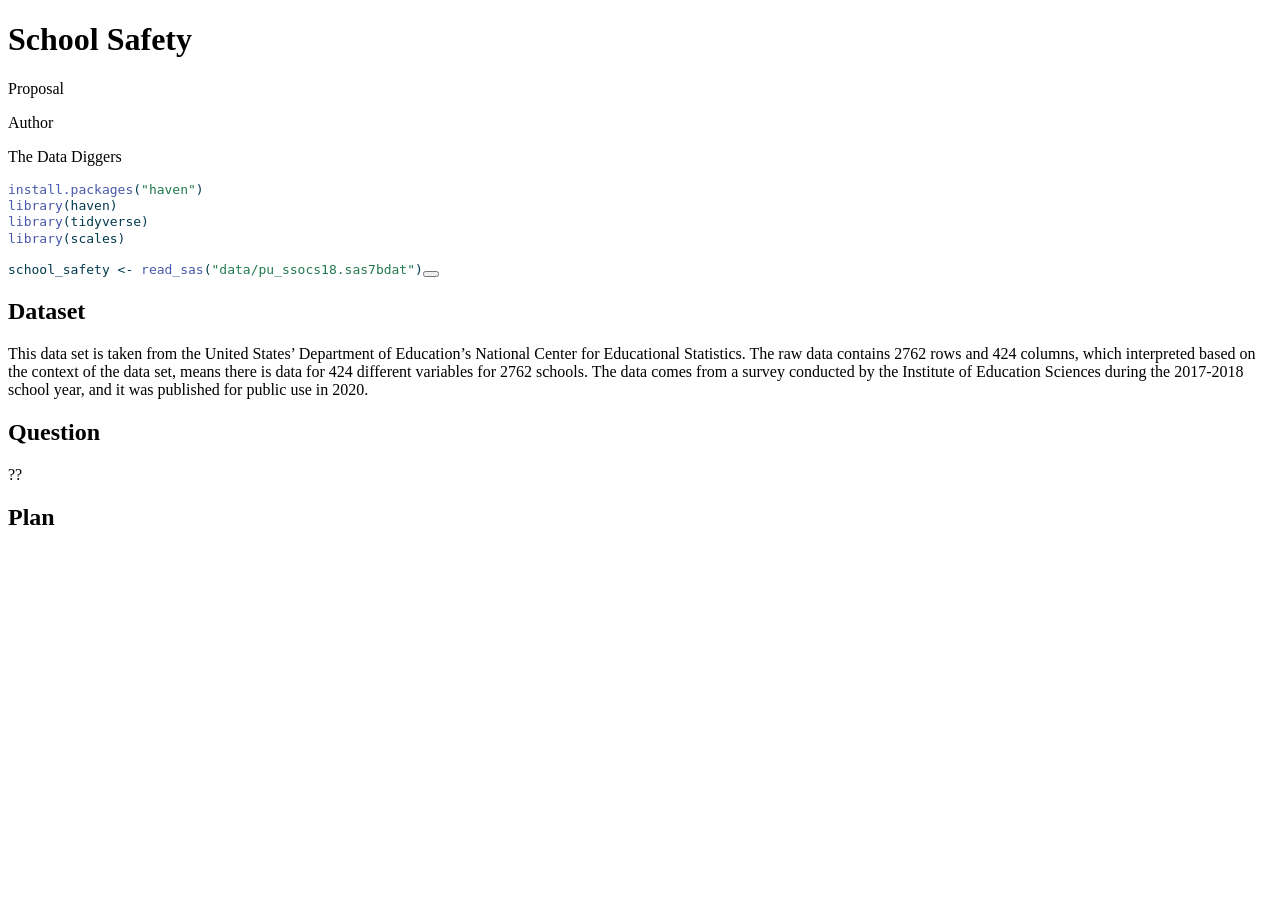
==== proposal.html @ e488451d "Loaded data and set up file basics." ====
<!DOCTYPE html>
<html xmlns="http://www.w3.org/1999/xhtml" lang="en" xml:lang="en"><head>

<meta charset="utf-8">
<meta name="generator" content="quarto-1.3.450">

<meta name="viewport" content="width=device-width, initial-scale=1.0, user-scalable=yes">

<meta name="author" content="The Data Diggers">

<title>School Safety</title>
<style>
code{white-space: pre-wrap;}
span.smallcaps{font-variant: small-caps;}
div.columns{display: flex; gap: min(4vw, 1.5em);}
div.column{flex: auto; overflow-x: auto;}
div.hanging-indent{margin-left: 1.5em; text-indent: -1.5em;}
ul.task-list{list-style: none;}
ul.task-list li input[type="checkbox"] {
  width: 0.8em;
  margin: 0 0.8em 0.2em -1em; /* quarto-specific, see https://github.com/quarto-dev/quarto-cli/issues/4556 */ 
  vertical-align: middle;
}
/* CSS for syntax highlighting */
pre > code.sourceCode { white-space: pre; position: relative; }
pre > code.sourceCode > span { display: inline-block; line-height: 1.25; }
pre > code.sourceCode > span:empty { height: 1.2em; }
.sourceCode { overflow: visible; }
code.sourceCode > span { color: inherit; text-decoration: inherit; }
div.sourceCode { margin: 1em 0; }
pre.sourceCode { margin: 0; }
@media screen {
div.sourceCode { overflow: auto; }
}
@media print {
pre > code.sourceCode { white-space: pre-wrap; }
pre > code.sourceCode > span { text-indent: -5em; padding-left: 5em; }
}
pre.numberSource code
  { counter-reset: source-line 0; }
pre.numberSource code > span
  { position: relative; left: -4em; counter-increment: source-line; }
pre.numberSource code > span > a:first-child::before
  { content: counter(source-line);
    position: relative; left: -1em; text-align: right; vertical-align: baseline;
    border: none; display: inline-block;
    -webkit-touch-callout: none; -webkit-user-select: none;
    -khtml-user-select: none; -moz-user-select: none;
    -ms-user-select: none; user-select: none;
    padding: 0 4px; width: 4em;
  }
pre.numberSource { margin-left: 3em;  padding-left: 4px; }
div.sourceCode
  {   }
@media screen {
pre > code.sourceCode > span > a:first-child::before { text-decoration: underline; }
}
</style>


<script src="proposal_files/libs/clipboard/clipboard.min.js"></script>
<script src="proposal_files/libs/quarto-html/quarto.js"></script>
<script src="proposal_files/libs/quarto-html/popper.min.js"></script>
<script src="proposal_files/libs/quarto-html/tippy.umd.min.js"></script>
<script src="proposal_files/libs/quarto-html/anchor.min.js"></script>
<link href="proposal_files/libs/quarto-html/tippy.css" rel="stylesheet">
<link href="proposal_files/libs/quarto-html/quarto-syntax-highlighting.css" rel="stylesheet" id="quarto-text-highlighting-styles">
<script src="proposal_files/libs/bootstrap/bootstrap.min.js"></script>
<link href="proposal_files/libs/bootstrap/bootstrap-icons.css" rel="stylesheet">
<link href="proposal_files/libs/bootstrap/bootstrap.min.css" rel="stylesheet" id="quarto-bootstrap" data-mode="light">


</head>

<body class="fullcontent">

<div id="quarto-content" class="page-columns page-rows-contents page-layout-article">

<main class="content" id="quarto-document-content">

<header id="title-block-header" class="quarto-title-block default">
<div class="quarto-title">
<h1 class="title">School Safety</h1>
<p class="subtitle lead">Proposal</p>
</div>



<div class="quarto-title-meta">

    <div>
    <div class="quarto-title-meta-heading">Author</div>
    <div class="quarto-title-meta-contents">
             <p>The Data Diggers </p>
          </div>
  </div>
    
  
    
  </div>
  

</header>

<div class="cell">
<div class="sourceCode cell-code" id="cb1"><pre class="sourceCode r code-with-copy"><code class="sourceCode r"><span id="cb1-1"><a href="#cb1-1" aria-hidden="true" tabindex="-1"></a><span class="fu">install.packages</span>(<span class="st">"haven"</span>)</span>
<span id="cb1-2"><a href="#cb1-2" aria-hidden="true" tabindex="-1"></a><span class="fu">library</span>(haven)</span>
<span id="cb1-3"><a href="#cb1-3" aria-hidden="true" tabindex="-1"></a><span class="fu">library</span>(tidyverse)</span>
<span id="cb1-4"><a href="#cb1-4" aria-hidden="true" tabindex="-1"></a><span class="fu">library</span>(scales)</span>
<span id="cb1-5"><a href="#cb1-5" aria-hidden="true" tabindex="-1"></a></span>
<span id="cb1-6"><a href="#cb1-6" aria-hidden="true" tabindex="-1"></a>school_safety <span class="ot">&lt;-</span> <span class="fu">read_sas</span>(<span class="st">"data/pu_ssocs18.sas7bdat"</span>)</span></code><button title="Copy to Clipboard" class="code-copy-button"><i class="bi"></i></button></pre></div>
</div>
<section id="dataset" class="level1">
<h1>Dataset</h1>
<p>This data set is taken from the United States’ Department of Education’s National Center for Educational Statistics. The raw data contains 2762 rows and 424 columns, which interpreted based on the context of the data set, means there is data for 424 different variables for 2762 schools. The data comes from a survey conducted by the Institute of Education Sciences during the 2017-2018 school year, and it was published for public use in 2020.</p>
</section>
<section id="question" class="level1">
<h1>Question</h1>
<p>??</p>
</section>
<section id="plan" class="level1">
<h1>Plan</h1>
</section>

</main>
<!-- /main column -->
<script id="quarto-html-after-body" type="application/javascript">
window.document.addEventListener("DOMContentLoaded", function (event) {
  const toggleBodyColorMode = (bsSheetEl) => {
    const mode = bsSheetEl.getAttribute("data-mode");
    const bodyEl = window.document.querySelector("body");
    if (mode === "dark") {
      bodyEl.classList.add("quarto-dark");
      bodyEl.classList.remove("quarto-light");
    } else {
      bodyEl.classList.add("quarto-light");
      bodyEl.classList.remove("quarto-dark");
    }
  }
  const toggleBodyColorPrimary = () => {
    const bsSheetEl = window.document.querySelector("link#quarto-bootstrap");
    if (bsSheetEl) {
      toggleBodyColorMode(bsSheetEl);
    }
  }
  toggleBodyColorPrimary();  
  const icon = "";
  const anchorJS = new window.AnchorJS();
  anchorJS.options = {
    placement: 'right',
    icon: icon
  };
  anchorJS.add('.anchored');
  const isCodeAnnotation = (el) => {
    for (const clz of el.classList) {
      if (clz.startsWith('code-annotation-')) {                     
        return true;
      }
    }
    return false;
  }
  const clipboard = new window.ClipboardJS('.code-copy-button', {
    text: function(trigger) {
      const codeEl = trigger.previousElementSibling.cloneNode(true);
      for (const childEl of codeEl.children) {
        if (isCodeAnnotation(childEl)) {
          childEl.remove();
        }
      }
      return codeEl.innerText;
    }
  });
  clipboard.on('success', function(e) {
    // button target
    const button = e.trigger;
    // don't keep focus
    button.blur();
    // flash "checked"
    button.classList.add('code-copy-button-checked');
    var currentTitle = button.getAttribute("title");
    button.setAttribute("title", "Copied!");
    let tooltip;
    if (window.bootstrap) {
      button.setAttribute("data-bs-toggle", "tooltip");
      button.setAttribute("data-bs-placement", "left");
      button.setAttribute("data-bs-title", "Copied!");
      tooltip = new bootstrap.Tooltip(button, 
        { trigger: "manual", 
          customClass: "code-copy-button-tooltip",
          offset: [0, -8]});
      tooltip.show();    
    }
    setTimeout(function() {
      if (tooltip) {
        tooltip.hide();
        button.removeAttribute("data-bs-title");
        button.removeAttribute("data-bs-toggle");
        button.removeAttribute("data-bs-placement");
      }
      button.setAttribute("title", currentTitle);
      button.classList.remove('code-copy-button-checked');
    }, 1000);
    // clear code selection
    e.clearSelection();
  });
  function tippyHover(el, contentFn) {
    const config = {
      allowHTML: true,
      content: contentFn,
      maxWidth: 500,
      delay: 100,
      arrow: false,
      appendTo: function(el) {
          return el.parentElement;
      },
      interactive: true,
      interactiveBorder: 10,
      theme: 'quarto',
      placement: 'bottom-start'
    };
    window.tippy(el, config); 
  }
  const noterefs = window.document.querySelectorAll('a[role="doc-noteref"]');
  for (var i=0; i<noterefs.length; i++) {
    const ref = noterefs[i];
    tippyHover(ref, function() {
      // use id or data attribute instead here
      let href = ref.getAttribute('data-footnote-href') || ref.getAttribute('href');
      try { href = new URL(href).hash; } catch {}
      const id = href.replace(/^#\/?/, "");
      const note = window.document.getElementById(id);
      return note.innerHTML;
    });
  }
      let selectedAnnoteEl;
      const selectorForAnnotation = ( cell, annotation) => {
        let cellAttr = 'data-code-cell="' + cell + '"';
        let lineAttr = 'data-code-annotation="' +  annotation + '"';
        const selector = 'span[' + cellAttr + '][' + lineAttr + ']';
        return selector;
      }
      const selectCodeLines = (annoteEl) => {
        const doc = window.document;
        const targetCell = annoteEl.getAttribute("data-target-cell");
        const targetAnnotation = annoteEl.getAttribute("data-target-annotation");
        const annoteSpan = window.document.querySelector(selectorForAnnotation(targetCell, targetAnnotation));
        const lines = annoteSpan.getAttribute("data-code-lines").split(",");
        const lineIds = lines.map((line) => {
          return targetCell + "-" + line;
        })
        let top = null;
        let height = null;
        let parent = null;
        if (lineIds.length > 0) {
            //compute the position of the single el (top and bottom and make a div)
            const el = window.document.getElementById(lineIds[0]);
            top = el.offsetTop;
            height = el.offsetHeight;
            parent = el.parentElement.parentElement;
          if (lineIds.length > 1) {
            const lastEl = window.document.getElementById(lineIds[lineIds.length - 1]);
            const bottom = lastEl.offsetTop + lastEl.offsetHeight;
            height = bottom - top;
          }
          if (top !== null && height !== null && parent !== null) {
            // cook up a div (if necessary) and position it 
            let div = window.document.getElementById("code-annotation-line-highlight");
            if (div === null) {
              div = window.document.createElement("div");
              div.setAttribute("id", "code-annotation-line-highlight");
              div.style.position = 'absolute';
              parent.appendChild(div);
            }
            div.style.top = top - 2 + "px";
            div.style.height = height + 4 + "px";
            let gutterDiv = window.document.getElementById("code-annotation-line-highlight-gutter");
            if (gutterDiv === null) {
              gutterDiv = window.document.createElement("div");
              gutterDiv.setAttribute("id", "code-annotation-line-highlight-gutter");
              gutterDiv.style.position = 'absolute';
              const codeCell = window.document.getElementById(targetCell);
              const gutter = codeCell.querySelector('.code-annotation-gutter');
              gutter.appendChild(gutterDiv);
            }
            gutterDiv.style.top = top - 2 + "px";
            gutterDiv.style.height = height + 4 + "px";
          }
          selectedAnnoteEl = annoteEl;
        }
      };
      const unselectCodeLines = () => {
        const elementsIds = ["code-annotation-line-highlight", "code-annotation-line-highlight-gutter"];
        elementsIds.forEach((elId) => {
          const div = window.document.getElementById(elId);
          if (div) {
            div.remove();
          }
        });
        selectedAnnoteEl = undefined;
      };
      // Attach click handler to the DT
      const annoteDls = window.document.querySelectorAll('dt[data-target-cell]');
      for (const annoteDlNode of annoteDls) {
        annoteDlNode.addEventListener('click', (event) => {
          const clickedEl = event.target;
          if (clickedEl !== selectedAnnoteEl) {
            unselectCodeLines();
            const activeEl = window.document.querySelector('dt[data-target-cell].code-annotation-active');
            if (activeEl) {
              activeEl.classList.remove('code-annotation-active');
            }
            selectCodeLines(clickedEl);
            clickedEl.classList.add('code-annotation-active');
          } else {
            // Unselect the line
            unselectCodeLines();
            clickedEl.classList.remove('code-annotation-active');
          }
        });
      }
  const findCites = (el) => {
    const parentEl = el.parentElement;
    if (parentEl) {
      const cites = parentEl.dataset.cites;
      if (cites) {
        return {
          el,
          cites: cites.split(' ')
        };
      } else {
        return findCites(el.parentElement)
      }
    } else {
      return undefined;
    }
  };
  var bibliorefs = window.document.querySelectorAll('a[role="doc-biblioref"]');
  for (var i=0; i<bibliorefs.length; i++) {
    const ref = bibliorefs[i];
    const citeInfo = findCites(ref);
    if (citeInfo) {
      tippyHover(citeInfo.el, function() {
        var popup = window.document.createElement('div');
        citeInfo.cites.forEach(function(cite) {
          var citeDiv = window.document.createElement('div');
          citeDiv.classList.add('hanging-indent');
          citeDiv.classList.add('csl-entry');
          var biblioDiv = window.document.getElementById('ref-' + cite);
          if (biblioDiv) {
            citeDiv.innerHTML = biblioDiv.innerHTML;
          }
          popup.appendChild(citeDiv);
        });
        return popup.innerHTML;
      });
    }
  }
});
</script>
</div> <!-- /content -->



</body></html>
---- proposal_files/libs/quarto-html/tippy.css ----
.tippy-box[data-animation=fade][data-state=hidden]{opacity:0}[data-tippy-root]{max-width:calc(100vw - 10px)}.tippy-box{position:relative;background-color:#333;color:#fff;border-radius:4px;font-size:14px;line-height:1.4;white-space:normal;outline:0;transition-property:transform,visibility,opacity}.tippy-box[data-placement^=top]>.tippy-arrow{bottom:0}.tippy-box[data-placement^=top]>.tippy-arrow:before{bottom:-7px;left:0;border-width:8px 8px 0;border-top-color:initial;transform-origin:center top}.tippy-box[data-placement^=bottom]>.tippy-arrow{top:0}.tippy-box[data-placement^=bottom]>.tippy-arrow:before{top:-7px;left:0;border-width:0 8px 8px;border-bottom-color:initial;transform-origin:center bottom}.tippy-box[data-placement^=left]>.tippy-arrow{right:0}.tippy-box[data-placement^=left]>.tippy-arrow:before{border-width:8px 0 8px 8px;border-left-color:initial;right:-7px;transform-origin:center left}.tippy-box[data-placement^=right]>.tippy-arrow{left:0}.tippy-box[data-placement^=right]>.tippy-arrow:before{left:-7px;border-width:8px 8px 8px 0;border-right-color:initial;transform-origin:center right}.tippy-box[data-inertia][data-state=visible]{transition-timing-function:cubic-bezier(.54,1.5,.38,1.11)}.tippy-arrow{width:16px;height:16px;color:#333}.tippy-arrow:before{content:"";position:absolute;border-color:transparent;border-style:solid}.tippy-content{position:relative;padding:5px 9px;z-index:1}
---- proposal_files/libs/quarto-html/quarto-syntax-highlighting.css ----
/* quarto syntax highlight colors */
:root {
  --quarto-hl-ot-color: #003B4F;
  --quarto-hl-at-color: #657422;
  --quarto-hl-ss-color: #20794D;
  --quarto-hl-an-color: #5E5E5E;
  --quarto-hl-fu-color: #4758AB;
  --quarto-hl-st-color: #20794D;
  --quarto-hl-cf-color: #003B4F;
  --quarto-hl-op-color: #5E5E5E;
  --quarto-hl-er-color: #AD0000;
  --quarto-hl-bn-color: #AD0000;
  --quarto-hl-al-color: #AD0000;
  --quarto-hl-va-color: #111111;
  --quarto-hl-bu-color: inherit;
  --quarto-hl-ex-color: inherit;
  --quarto-hl-pp-color: #AD0000;
  --quarto-hl-in-color: #5E5E5E;
  --quarto-hl-vs-color: #20794D;
  --quarto-hl-wa-color: #5E5E5E;
  --quarto-hl-do-color: #5E5E5E;
  --quarto-hl-im-color: #00769E;
  --quarto-hl-ch-color: #20794D;
  --quarto-hl-dt-color: #AD0000;
  --quarto-hl-fl-color: #AD0000;
  --quarto-hl-co-color: #5E5E5E;
  --quarto-hl-cv-color: #5E5E5E;
  --quarto-hl-cn-color: #8f5902;
  --quarto-hl-sc-color: #5E5E5E;
  --quarto-hl-dv-color: #AD0000;
  --quarto-hl-kw-color: #003B4F;
}

/* other quarto variables */
:root {
  --quarto-font-monospace: SFMono-Regular, Menlo, Monaco, Consolas, "Liberation Mono", "Courier New", monospace;
}

pre > code.sourceCode > span {
  color: #003B4F;
}

code span {
  color: #003B4F;
}

code.sourceCode > span {
  color: #003B4F;
}

div.sourceCode,
div.sourceCode pre.sourceCode {
  color: #003B4F;
}

code span.ot {
  color: #003B4F;
  font-style: inherit;
}

code span.at {
  color: #657422;
  font-style: inherit;
}

code span.ss {
  color: #20794D;
  font-style: inherit;
}

code span.an {
  color: #5E5E5E;
  font-style: inherit;
}

code span.fu {
  color: #4758AB;
  font-style: inherit;
}

code span.st {
  color: #20794D;
  font-style: inherit;
}

code span.cf {
  color: #003B4F;
  font-style: inherit;
}

code span.op {
  color: #5E5E5E;
  font-style: inherit;
}

code span.er {
  color: #AD0000;
  font-style: inherit;
}

code span.bn {
  color: #AD0000;
  font-style: inherit;
}

code span.al {
  color: #AD0000;
  font-style: inherit;
}

code span.va {
  color: #111111;
  font-style: inherit;
}

code span.bu {
  font-style: inherit;
}

code span.ex {
  font-style: inherit;
}

code span.pp {
  color: #AD0000;
  font-style: inherit;
}

code span.in {
  color: #5E5E5E;
  font-style: inherit;
}

code span.vs {
  color: #20794D;
  font-style: inherit;
}

code span.wa {
  color: #5E5E5E;
  font-style: italic;
}

code span.do {
  color: #5E5E5E;
  font-style: italic;
}

code span.im {
  color: #00769E;
  font-style: inherit;
}

code span.ch {
  color: #20794D;
  font-style: inherit;
}

code span.dt {
  color: #AD0000;
  font-style: inherit;
}

code span.fl {
  color: #AD0000;
  font-style: inherit;
}

code span.co {
  color: #5E5E5E;
  font-style: inherit;
}

code span.cv {
  color: #5E5E5E;
  font-style: italic;
}

code span.cn {
  color: #8f5902;
  font-style: inherit;
}

code span.sc {
  color: #5E5E5E;
  font-style: inherit;
}

code span.dv {
  color: #AD0000;
  font-style: inherit;
}

code span.kw {
  color: #003B4F;
  font-style: inherit;
}

.prevent-inlining {
  content: "</";
}

/*# sourceMappingURL=debc5d5d77c3f9108843748ff7464032.css.map */
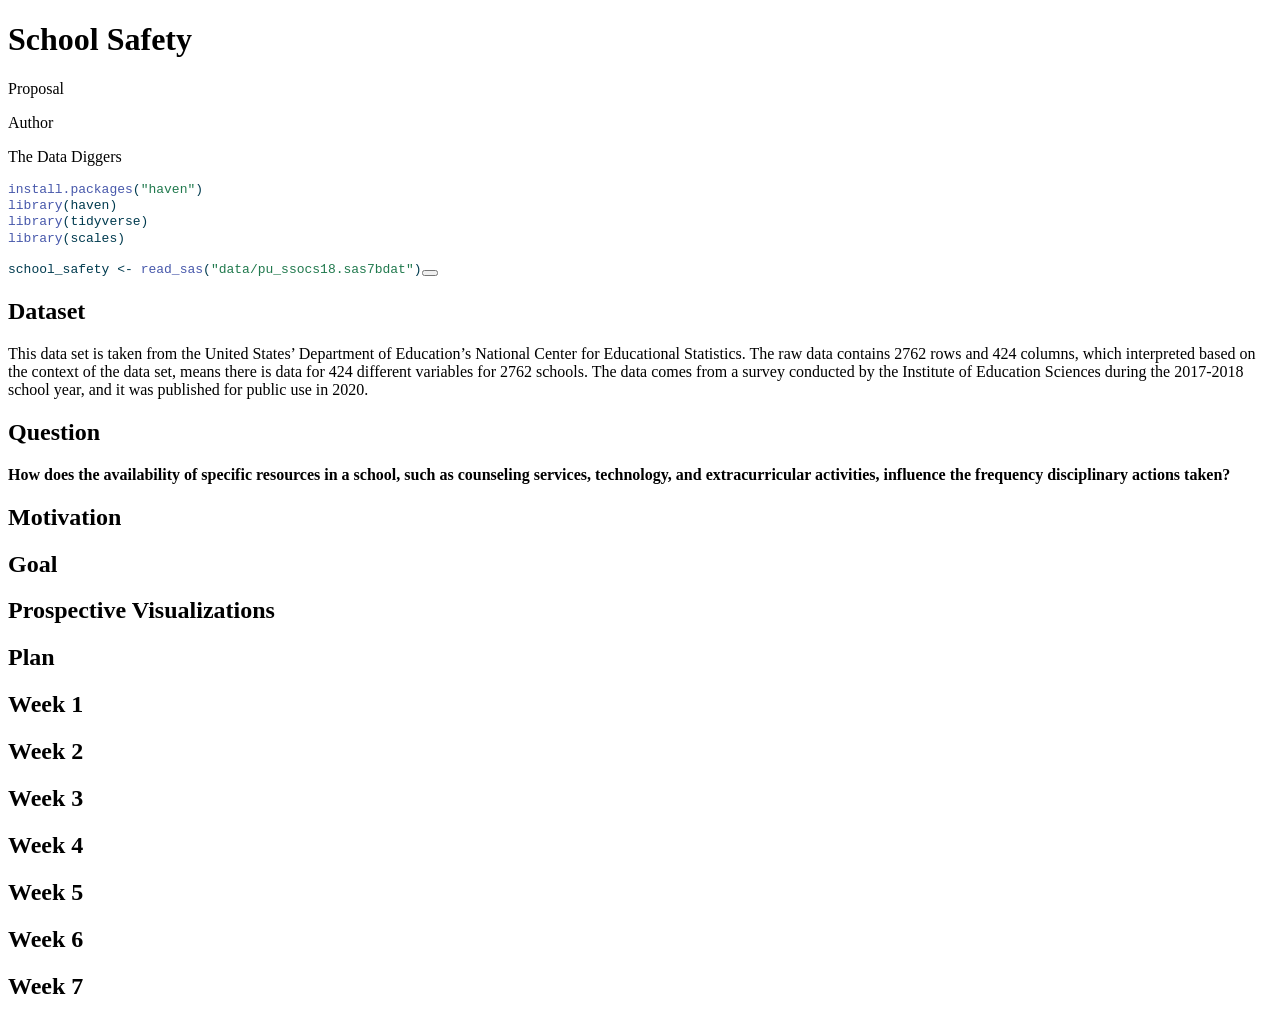
==== commit 158a6bba: "Research Question and organization" ====
--- a/proposal.html
+++ b/proposal.html
@@ -116,10 +116,40 @@
 </section>
 <section id="question" class="level1">
 <h1>Question</h1>
-<p>??</p>
+<p><strong>How does the availability of specific resources in a school, such as counseling services, technology, and extracurricular activities, influence the frequency disciplinary actions taken?</strong></p>
+</section>
+<section id="motivation" class="level1">
+<h1>Motivation</h1>
+</section>
+<section id="goal" class="level1">
+<h1>Goal</h1>
+</section>
+<section id="prospective-visualizations" class="level1">
+<h1>Prospective Visualizations</h1>
 </section>
 <section id="plan" class="level1">
 <h1>Plan</h1>
+<section id="week-1" class="level2">
+<h2 class="anchored" data-anchor-id="week-1">Week 1</h2>
+</section>
+<section id="week-2" class="level2">
+<h2 class="anchored" data-anchor-id="week-2">Week 2</h2>
+</section>
+<section id="week-3" class="level2">
+<h2 class="anchored" data-anchor-id="week-3">Week 3</h2>
+</section>
+<section id="week-4" class="level2">
+<h2 class="anchored" data-anchor-id="week-4">Week 4</h2>
+</section>
+<section id="week-5" class="level2">
+<h2 class="anchored" data-anchor-id="week-5">Week 5</h2>
+</section>
+<section id="week-6" class="level2">
+<h2 class="anchored" data-anchor-id="week-6">Week 6</h2>
+</section>
+<section id="week-7" class="level2">
+<h2 class="anchored" data-anchor-id="week-7">Week 7</h2>
+</section>
 </section>
 
 </main>
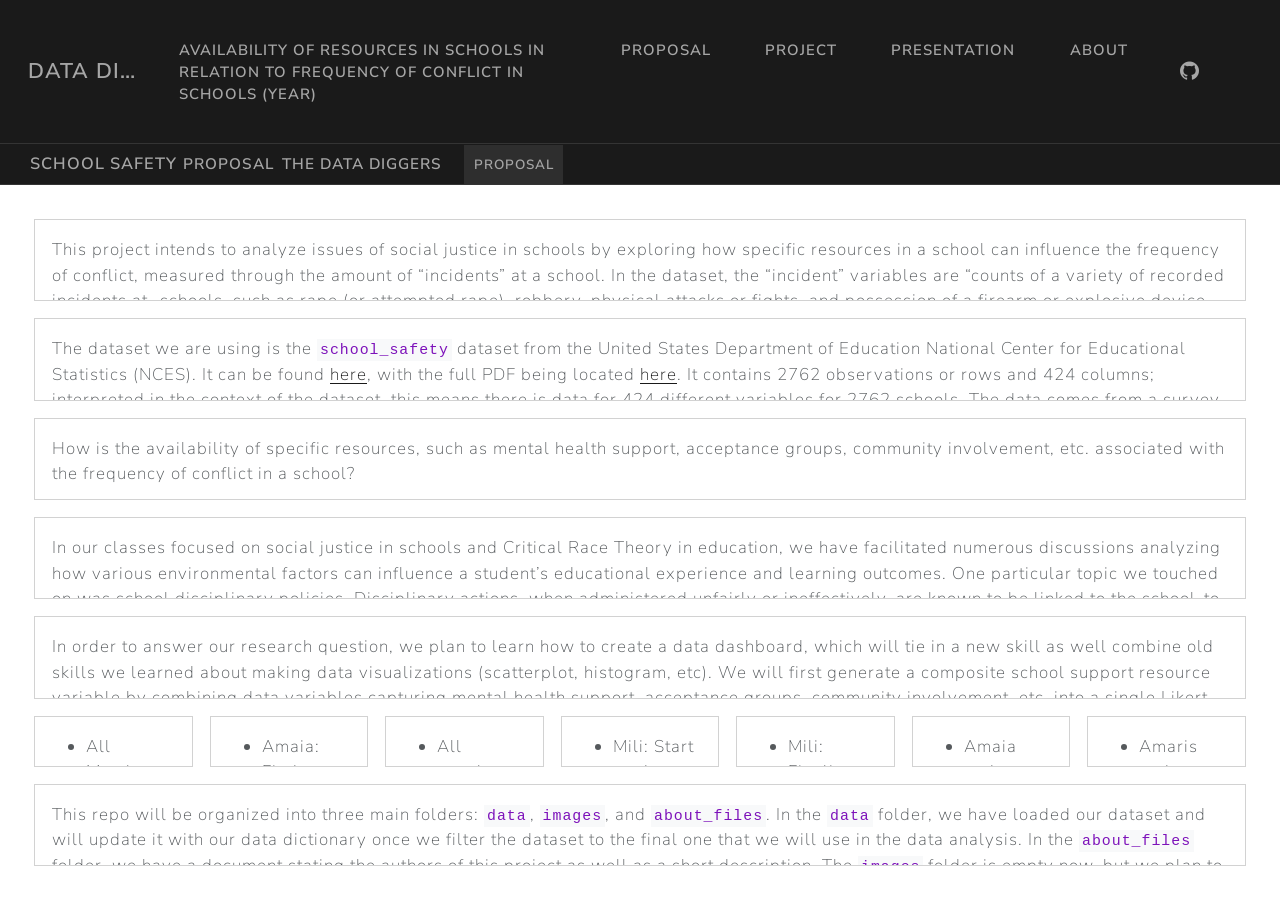
==== commit d5812039: "Dataset filtering and composite variable" ====
--- a/proposal.html
+++ b/proposal.html
@@ -2,13 +2,13 @@
 <html xmlns="http://www.w3.org/1999/xhtml" lang="en" xml:lang="en"><head>
 
 <meta charset="utf-8">
-<meta name="generator" content="quarto-1.3.450">
+<meta name="generator" content="quarto-1.4.514">
 
 <meta name="viewport" content="width=device-width, initial-scale=1.0, user-scalable=yes">
 
 <meta name="author" content="The Data Diggers">
 
-<title>School Safety</title>
+<title>Data Diggers - School Safety</title>
 <style>
 code{white-space: pre-wrap;}
 span.smallcaps{font-variant: small-caps;}
@@ -21,139 +21,352 @@
   margin: 0 0.8em 0.2em -1em; /* quarto-specific, see https://github.com/quarto-dev/quarto-cli/issues/4556 */ 
   vertical-align: middle;
 }
-/* CSS for syntax highlighting */
-pre > code.sourceCode { white-space: pre; position: relative; }
-pre > code.sourceCode > span { display: inline-block; line-height: 1.25; }
-pre > code.sourceCode > span:empty { height: 1.2em; }
-.sourceCode { overflow: visible; }
-code.sourceCode > span { color: inherit; text-decoration: inherit; }
-div.sourceCode { margin: 1em 0; }
-pre.sourceCode { margin: 0; }
-@media screen {
-div.sourceCode { overflow: auto; }
-}
-@media print {
-pre > code.sourceCode { white-space: pre-wrap; }
-pre > code.sourceCode > span { text-indent: -5em; padding-left: 5em; }
-}
-pre.numberSource code
-  { counter-reset: source-line 0; }
-pre.numberSource code > span
-  { position: relative; left: -4em; counter-increment: source-line; }
-pre.numberSource code > span > a:first-child::before
-  { content: counter(source-line);
-    position: relative; left: -1em; text-align: right; vertical-align: baseline;
-    border: none; display: inline-block;
-    -webkit-touch-callout: none; -webkit-user-select: none;
-    -khtml-user-select: none; -moz-user-select: none;
-    -ms-user-select: none; user-select: none;
-    padding: 0 4px; width: 4em;
-  }
-pre.numberSource { margin-left: 3em;  padding-left: 4px; }
-div.sourceCode
-  {   }
-@media screen {
-pre > code.sourceCode > span > a:first-child::before { text-decoration: underline; }
-}
 </style>
 
 
-<script src="proposal_files/libs/clipboard/clipboard.min.js"></script>
-<script src="proposal_files/libs/quarto-html/quarto.js"></script>
-<script src="proposal_files/libs/quarto-html/popper.min.js"></script>
-<script src="proposal_files/libs/quarto-html/tippy.umd.min.js"></script>
-<script src="proposal_files/libs/quarto-html/anchor.min.js"></script>
-<link href="proposal_files/libs/quarto-html/tippy.css" rel="stylesheet">
-<link href="proposal_files/libs/quarto-html/quarto-syntax-highlighting.css" rel="stylesheet" id="quarto-text-highlighting-styles">
-<script src="proposal_files/libs/bootstrap/bootstrap.min.js"></script>
-<link href="proposal_files/libs/bootstrap/bootstrap-icons.css" rel="stylesheet">
-<link href="proposal_files/libs/bootstrap/bootstrap.min.css" rel="stylesheet" id="quarto-bootstrap" data-mode="light">
+<script src="site_libs/quarto-nav/quarto-nav.js"></script>
+<script src="site_libs/quarto-nav/headroom.min.js"></script>
+<script src="site_libs/clipboard/clipboard.min.js"></script>
+<script src="site_libs/quarto-search/autocomplete.umd.js"></script>
+<script src="site_libs/quarto-search/fuse.min.js"></script>
+<script src="site_libs/quarto-search/quarto-search.js"></script>
+<meta name="quarto:offset" content="./">
+<script src="site_libs/quarto-html/quarto.js"></script>
+<script src="site_libs/quarto-html/popper.min.js"></script>
+<script src="site_libs/quarto-html/tippy.umd.min.js"></script>
+<script src="site_libs/quarto-html/anchor.min.js"></script>
+<link href="site_libs/quarto-html/tippy.css" rel="stylesheet">
+<link href="site_libs/quarto-html/quarto-syntax-highlighting.css" rel="stylesheet" id="quarto-text-highlighting-styles">
+<script src="site_libs/bootstrap/bootstrap.min.js"></script>
+<link href="site_libs/bootstrap/bootstrap-icons.css" rel="stylesheet">
+<link href="site_libs/bootstrap/bootstrap.min.css" rel="stylesheet" id="quarto-bootstrap" data-mode="light">
+<script src="site_libs/quarto-dashboard/quarto-dashboard.js"></script>
+<script src="site_libs/quarto-dashboard/stickythead.js"></script>
+<script src="site_libs/quarto-dashboard/datatables.min.js" kdttablesentinel="true"></script>
+<script src="site_libs/quarto-dashboard/pdfmake.min.js" kdttablesentinel="true"></script>
+<script src="site_libs/quarto-dashboard/vfs_fonts.js" kdttablesentinel="true"></script>
+<script src="site_libs/quarto-dashboard/web-components.js" type="module"></script>
+<script src="site_libs/quarto-dashboard/components.js"></script>
+<link href="site_libs/quarto-dashboard/datatables.min.css" rel="stylesheet" kdttablesentinel="true">
+<script id="quarto-search-options" type="application/json">{
+  "location": "navbar",
+  "copy-button": false,
+  "collapse-after": 3,
+  "panel-placement": "end",
+  "type": "overlay",
+  "limit": 50,
+  "keyboard-shortcut": [
+    "f",
+    "/",
+    "s"
+  ],
+  "show-item-context": false,
+  "language": {
+    "search-no-results-text": "No results",
+    "search-matching-documents-text": "matching documents",
+    "search-copy-link-title": "Copy link to search",
+    "search-hide-matches-text": "Hide additional matches",
+    "search-more-match-text": "more match in this document",
+    "search-more-matches-text": "more matches in this document",
+    "search-clear-button-title": "Clear",
+    "search-detached-cancel-button-title": "Cancel",
+    "search-submit-button-title": "Submit",
+    "search-label": "Search"
+  }
+}</script>
 
 
 </head>
 
-<body class="fullcontent">
-
-<div id="quarto-content" class="page-columns page-rows-contents page-layout-article">
-
-<main class="content" id="quarto-document-content">
-
-<header id="title-block-header" class="quarto-title-block default">
-<div class="quarto-title">
-<h1 class="title">School Safety</h1>
-<p class="subtitle lead">Proposal</p>
-</div>
-
-
-
-<div class="quarto-title-meta">
-
-    <div>
-    <div class="quarto-title-meta-heading">Author</div>
-    <div class="quarto-title-meta-contents">
-             <p>The Data Diggers </p>
-          </div>
+<body class="quarto-dashboard nav-fixed dashboard-fill fullcontent">
+
+
+<div id="quarto-search-results"></div>
+  <header id="quarto-header" class="headroom fixed-top">
+    <nav class="navbar navbar-expand-lg " data-bs-theme="dark">
+      <div class="navbar-container container-fluid">
+      <div class="navbar-brand-container mx-auto">
+    <a class="navbar-brand" href="./index.html">
+    <span class="navbar-title">Data Diggers</span>
+    </a>
   </div>
-    
-  
-    
-  </div>
-  
-
-</header>
-
-<div class="cell">
-<div class="sourceCode cell-code" id="cb1"><pre class="sourceCode r code-with-copy"><code class="sourceCode r"><span id="cb1-1"><a href="#cb1-1" aria-hidden="true" tabindex="-1"></a><span class="fu">install.packages</span>(<span class="st">"haven"</span>)</span>
-<span id="cb1-2"><a href="#cb1-2" aria-hidden="true" tabindex="-1"></a><span class="fu">library</span>(haven)</span>
-<span id="cb1-3"><a href="#cb1-3" aria-hidden="true" tabindex="-1"></a><span class="fu">library</span>(tidyverse)</span>
-<span id="cb1-4"><a href="#cb1-4" aria-hidden="true" tabindex="-1"></a><span class="fu">library</span>(scales)</span>
-<span id="cb1-5"><a href="#cb1-5" aria-hidden="true" tabindex="-1"></a></span>
-<span id="cb1-6"><a href="#cb1-6" aria-hidden="true" tabindex="-1"></a>school_safety <span class="ot">&lt;-</span> <span class="fu">read_sas</span>(<span class="st">"data/pu_ssocs18.sas7bdat"</span>)</span></code><button title="Copy to Clipboard" class="code-copy-button"><i class="bi"></i></button></pre></div>
-</div>
-<section id="dataset" class="level1">
-<h1>Dataset</h1>
-<p>This data set is taken from the United States’ Department of Education’s National Center for Educational Statistics. The raw data contains 2762 rows and 424 columns, which interpreted based on the context of the data set, means there is data for 424 different variables for 2762 schools. The data comes from a survey conducted by the Institute of Education Sciences during the 2017-2018 school year, and it was published for public use in 2020.</p>
-</section>
-<section id="question" class="level1">
-<h1>Question</h1>
-<p><strong>How does the availability of specific resources in a school, such as counseling services, technology, and extracurricular activities, influence the frequency disciplinary actions taken?</strong></p>
-</section>
-<section id="motivation" class="level1">
-<h1>Motivation</h1>
-</section>
-<section id="goal" class="level1">
-<h1>Goal</h1>
-</section>
-<section id="prospective-visualizations" class="level1">
-<h1>Prospective Visualizations</h1>
-</section>
-<section id="plan" class="level1">
-<h1>Plan</h1>
-<section id="week-1" class="level2">
-<h2 class="anchored" data-anchor-id="week-1">Week 1</h2>
-</section>
-<section id="week-2" class="level2">
-<h2 class="anchored" data-anchor-id="week-2">Week 2</h2>
-</section>
-<section id="week-3" class="level2">
-<h2 class="anchored" data-anchor-id="week-3">Week 3</h2>
-</section>
-<section id="week-4" class="level2">
-<h2 class="anchored" data-anchor-id="week-4">Week 4</h2>
-</section>
-<section id="week-5" class="level2">
-<h2 class="anchored" data-anchor-id="week-5">Week 5</h2>
-</section>
-<section id="week-6" class="level2">
-<h2 class="anchored" data-anchor-id="week-6">Week 6</h2>
-</section>
-<section id="week-7" class="level2">
-<h2 class="anchored" data-anchor-id="week-7">Week 7</h2>
-</section>
-</section>
-
-</main>
-<!-- /main column -->
+            <div id="quarto-search" class="" title="Search"></div>
+          <button class="navbar-toggler" type="button" data-bs-toggle="collapse" data-bs-target="#navbarCollapse" aria-controls="navbarCollapse" aria-expanded="false" aria-label="Toggle navigation" onclick="if (window.quartoToggleHeadroom) { window.quartoToggleHeadroom(); }">
+  <span class="navbar-toggler-icon"></span>
+</button>
+          <div class="collapse navbar-collapse" id="navbarCollapse">
+            <ul class="navbar-nav navbar-nav-scroll me-auto">
+  <li class="nav-item">
+    <a class="nav-link" href="./index.html"> 
+<span class="menu-text">Availability of Resources in Schools in Relation to Frequency of Conflict in Schools (year)</span></a>
+  </li>  
+  <li class="nav-item">
+    <a class="nav-link active" href="./proposal.html" aria-current="page"> 
+<span class="menu-text">Proposal</span></a>
+  </li>  
+  <li class="nav-item">
+    <a class="nav-link" href="./project.html"> 
+<span class="menu-text">Project</span></a>
+  </li>  
+  <li class="nav-item">
+    <a class="nav-link" href="./presentation.html"> 
+<span class="menu-text">Presentation</span></a>
+  </li>  
+  <li class="nav-item">
+    <a class="nav-link" href="./about.html"> 
+<span class="menu-text">About</span></a>
+  </li>  
+</ul>
+            <ul class="navbar-nav navbar-nav-scroll ms-auto">
+  <li class="nav-item compact">
+    <a class="nav-link" href="https://github.com/sta113-f23/project-2-data-diggers"> <i class="bi bi-github" role="img">
+</i> 
+<span class="menu-text"></span></a>
+  </li>  
+</ul>
+          </div> <!-- /navcollapse -->
+          <div class="quarto-navbar-tools">
+</div>
+      </div> <!-- /container-fluid -->
+    </nav>
+<header id="quarto-dashboard-header">
+<nav class="navbar navbar-expand-md slim" data-bs-theme="dark">
+  <div class="navbar-container container-fluid">
+    <button class="navbar-toggler" type="button" data-bs-toggle="collapse" data-bs-target="#dashboard-collapse" aria-controls="dashboard-collapse" aria-expanded="false" aria-label="Toggle navigation">
+      <span class="navbar-toggler-icon"></span>
+    </button>    
+
+
+    <div class="navbar-brand-container">       
+
+      <div class="navbar-title">
+        <div class="navbar-title-text"><a href="#">School Safety</a></div>
+        <div class="navbar-subtitle">Proposal</div>
+        <div class="navbar-author">The Data Diggers</div>
+      </div>
+    </div>
+<div id="dashboard-collapse" class="navbar-collapse collapse"><ul class="navbar-nav navbar-nav-scroll me-auto" role="tablist"><li class="nav-item" role="presentation"><a id="tab-proposal" class="nav-link active" data-bs-toggle="tab" role="tab" data-bs-target="#proposal" data-scrolling="false" href="#proposal" aria-controls="proposal" aria-selected="true"><span class="nav-link-text">Proposal</span></a></li></ul></div></div>
+</nav>
+</header></header>
+<!-- content -->
+<div id="quarto-content" class="quarto-container page-layout-custom page-navbar quarto-dashboard-content bslib-gap-spacing html-fill-container bslib-page-fill quarto-dashboard-pages">
+<!-- sidebar -->
+<!-- margin-sidebar -->
+<!-- main -->
+
+<div class="bslib-grid-item html-fill-item tab-content bslib-grid" data-layout="fill" style="display: grid; grid-template-rows: minmax(3em, 1fr); grid-auto-columns: minmax(0, 1fr);">
+<div id="proposal" class="dashboard-page tab-pane show active html-fill-item html-fill-container" data-orientation="rows" aria-labelledby="tab-proposal">
+<div class="html-fill-item html-fill-container bslib-grid" style="display: grid; grid-template-rows: minmax(3em, max-content) minmax(3em, max-content) minmax(3em, max-content) minmax(3em, max-content) minmax(3em, max-content) minmax(3em, 1fr) minmax(3em, max-content); grid-auto-columns: minmax(0, 1fr);">
+<div class="html-fill-item html-fill-container bslib-grid" style="display: grid; grid-template-columns: minmax(3em, 1fr);
+grid-auto-rows: minmax(0, 1fr);">
+<div class="card html-fill-item html-fill-container bslib-card" data-fill="false" data-bslib-card-init="" data-require-bs-caller="card()" data-full-screen="false">
+<div class="card-body html-fill-item html-fill-container">
+<p>This project intends to analyze issues of social justice in schools by exploring how specific resources in a school can influence the frequency of conflict, measured through the amount of “incidents” at a school. In the dataset, the “incident” variables are “counts of a variety of recorded incidents at…schools, such as rape (or attempted rape), robbery, physical attacks or fights, and possession of a firearm or explosive device. In addition to being asked to report the number of recorded incidents, respondents were asked to report the number of those incidents reported to the police,” (NCES).</p>
+<p>This pressing issue highlights topics from our focus courses, such as the impact of social justice in education and the need for proper school resources to better support students of different backgrounds. We will analyze this issue through a data dashboard, followed by proposals to mitigate the impacts of the trends seen through the visualization.&nbsp;</p>
+</div>
+<bslib-tooltip placement="auto" bsoptions="[]" data-require-bs-version="5" data-require-bs-caller="tooltip()">
+    <template>Expand</template>
+    <span class="bslib-full-screen-enter badge rounded-pill">
+        <svg xmlns="http://www.w3.org/2000/svg" viewbox="0 0 24 24" style="height:1em;width:1em;" aria-hidden="true" role="img"><path d="M20 5C20 4.4 19.6 4 19 4H13C12.4 4 12 3.6 12 3C12 2.4 12.4 2 13 2H21C21.6 2 22 2.4 22 3V11C22 11.6 21.6 12 21 12C20.4 12 20 11.6 20 11V5ZM4 19C4 19.6 4.4 20 5 20H11C11.6 20 12 20.4 12 21C12 21.6 11.6 22 11 22H3C2.4 22 2 21.6 2 21V13C2 12.4 2.4 12 3 12C3.6 12 4 12.4 4 13V19Z"></path></svg>
+    </span>
+</bslib-tooltip><script data-bslib-card-init="">bslib.Card.initializeAllCards();</script></div>
+</div>
+<div class="html-fill-item html-fill-container bslib-grid" style="display: grid; grid-template-columns: minmax(3em, 1fr);
+grid-auto-rows: minmax(0, 1fr);">
+<div class="card html-fill-item html-fill-container bslib-card" data-fill="false" data-bslib-card-init="" data-require-bs-caller="card()" data-full-screen="false">
+<div class="card-body html-fill-item html-fill-container">
+<p>The dataset we are using is the <code>school_safety</code> dataset from the United States Department of Education National Center for Educational Statistics (NCES). It can be found <a href="https://nces.ed.gov/pubsearch/pubsinfo.asp?pubid=2020054">here</a>, with the full PDF being located <a href="https://nces.ed.gov/pubs2020/2020054.pdf">here</a>. It contains 2762 observations or rows and 424 columns; interpreted in the context of the dataset, this means there is data for 424 different variables for 2762 schools. The data comes from a survey conducted 7 separate times by the Institute of Education Sciences since 1999. We chose the most recent dataset (covering the 2017-2018 school year) published for public use in 2020. The main function of this data is to represent characteristics that relate to safety resources of various schools across the United States. Each row represents a unique school and contains a multitude of variables relating to school safety and other school characteristics. For the purpose of simplifying this data, we will be focusing on 30 main variables to discuss school resources (the numbers in bracket correlate to the number identifying each variable in the dataset):&nbsp;</p>
+<ol type="1">
+<li><p>Social emotional learning training for students (35)</p></li>
+<li><p>Individual mentoring/tutoring/coaching by adults (37)</p></li>
+<li><p>Student involvement in restorative circles (40)</p></li>
+<li><p>Promote sense of community/social integration (41)</p></li>
+<li><p>Acceptance groups (44-46)</p></li>
+<li><p>Formal process to obtain parental input (47)</p></li>
+<li><p>Provide training or assistance to parents (48)</p></li>
+<li><p>Community Involvement (51 - 58)&nbsp;</p></li>
+<li><p>Treatment at school by school-employed or contracted mental health professional (88)</p></li>
+<li><p>Teacher training (97-109)</p></li>
+</ol>
+<p>These each can be combined to assess school resources (one factor we are observing in our research question). We will also use variables 186 (incidents), and 187 (incidents reported to police) to assess frequency of conflict.</p>
+<p>Finally, we will use a school size variable (202) and an urban city variable (200) to further specify and focus our analysis.</p>
+</div>
+<bslib-tooltip placement="auto" bsoptions="[]" data-require-bs-version="5" data-require-bs-caller="tooltip()">
+    <template>Expand</template>
+    <span class="bslib-full-screen-enter badge rounded-pill">
+        <svg xmlns="http://www.w3.org/2000/svg" viewbox="0 0 24 24" style="height:1em;width:1em;" aria-hidden="true" role="img"><path d="M20 5C20 4.4 19.6 4 19 4H13C12.4 4 12 3.6 12 3C12 2.4 12.4 2 13 2H21C21.6 2 22 2.4 22 3V11C22 11.6 21.6 12 21 12C20.4 12 20 11.6 20 11V5ZM4 19C4 19.6 4.4 20 5 20H11C11.6 20 12 20.4 12 21C12 21.6 11.6 22 11 22H3C2.4 22 2 21.6 2 21V13C2 12.4 2.4 12 3 12C3.6 12 4 12.4 4 13V19Z"></path></svg>
+    </span>
+</bslib-tooltip><script data-bslib-card-init="">bslib.Card.initializeAllCards();</script></div>
+</div>
+<div class="html-fill-item html-fill-container bslib-grid" style="display: grid; grid-template-columns: minmax(3em, 1fr);
+grid-auto-rows: minmax(0, 1fr);">
+<div class="card html-fill-item html-fill-container bslib-card" data-fill="false" data-bslib-card-init="" data-require-bs-caller="card()" data-full-screen="false">
+<div class="card-body html-fill-item html-fill-container">
+<p>How is the availability of specific resources, such as mental health support, acceptance groups, community involvement, etc. associated with the frequency of conflict in a school?</p>
+</div>
+<bslib-tooltip placement="auto" bsoptions="[]" data-require-bs-version="5" data-require-bs-caller="tooltip()">
+    <template>Expand</template>
+    <span class="bslib-full-screen-enter badge rounded-pill">
+        <svg xmlns="http://www.w3.org/2000/svg" viewbox="0 0 24 24" style="height:1em;width:1em;" aria-hidden="true" role="img"><path d="M20 5C20 4.4 19.6 4 19 4H13C12.4 4 12 3.6 12 3C12 2.4 12.4 2 13 2H21C21.6 2 22 2.4 22 3V11C22 11.6 21.6 12 21 12C20.4 12 20 11.6 20 11V5ZM4 19C4 19.6 4.4 20 5 20H11C11.6 20 12 20.4 12 21C12 21.6 11.6 22 11 22H3C2.4 22 2 21.6 2 21V13C2 12.4 2.4 12 3 12C3.6 12 4 12.4 4 13V19Z"></path></svg>
+    </span>
+</bslib-tooltip><script data-bslib-card-init="">bslib.Card.initializeAllCards();</script></div>
+</div>
+<div class="html-fill-item html-fill-container bslib-grid" style="display: grid; grid-template-columns: minmax(3em, 1fr);
+grid-auto-rows: minmax(0, 1fr);">
+<div class="card html-fill-item html-fill-container bslib-card" data-fill="false" data-bslib-card-init="" data-require-bs-caller="card()" data-full-screen="false">
+<div class="card-body html-fill-item html-fill-container">
+<p>In our classes focused on social justice in schools and Critical Race Theory in education, we have facilitated numerous discussions analyzing how various environmental factors can influence a student’s educational experience and learning outcomes. One particular topic we touched on was school disciplinary policies. Disciplinary actions, when administered unfairly or ineffectively, are known to be linked to the school-to-prison pipeline, a systemic problem funneling students, often from marginalized backgrounds, into the criminal justice system. By analyzing the influence of factors such as mental health support, acceptance groups, and community involvement on execution of school discipline, we can pinpoint potential resources to break this damaging cycle. Ultimately, addressing our research question has the potential to improve the educational experiences and life prospects of students in high-crime areas, leading to more equitable and successful educational outcomes.</p>
+</div>
+<bslib-tooltip placement="auto" bsoptions="[]" data-require-bs-version="5" data-require-bs-caller="tooltip()">
+    <template>Expand</template>
+    <span class="bslib-full-screen-enter badge rounded-pill">
+        <svg xmlns="http://www.w3.org/2000/svg" viewbox="0 0 24 24" style="height:1em;width:1em;" aria-hidden="true" role="img"><path d="M20 5C20 4.4 19.6 4 19 4H13C12.4 4 12 3.6 12 3C12 2.4 12.4 2 13 2H21C21.6 2 22 2.4 22 3V11C22 11.6 21.6 12 21 12C20.4 12 20 11.6 20 11V5ZM4 19C4 19.6 4.4 20 5 20H11C11.6 20 12 20.4 12 21C12 21.6 11.6 22 11 22H3C2.4 22 2 21.6 2 21V13C2 12.4 2.4 12 3 12C3.6 12 4 12.4 4 13V19Z"></path></svg>
+    </span>
+</bslib-tooltip><script data-bslib-card-init="">bslib.Card.initializeAllCards();</script></div>
+</div>
+<div class="html-fill-item html-fill-container bslib-grid" style="display: grid; grid-template-columns: minmax(3em, 1fr);
+grid-auto-rows: minmax(0, 1fr);">
+<div class="card html-fill-item html-fill-container bslib-card" data-fill="false" data-bslib-card-init="" data-require-bs-caller="card()" data-full-screen="false">
+<div class="card-body html-fill-item html-fill-container">
+<p>In order to answer our research question, we plan to learn how to create a data dashboard, which will tie in a new skill as well combine old skills we learned about making data visualizations (scatterplot, histogram, etc). We will first generate a composite school support resource variable by combining data variables capturing mental health support, acceptance groups, community involvement, etc. into a single Likert scale variable indicating the overall level of support resources schools possess. The main visualization will be a scatter plot that has the composite school support resource variable on the x axis and the frequency of incidents on the y axis.&nbsp; With this visualization, we intend to visualize preliminary trends in the influence of support resources on disciplinary actions. Next, we plan to make the data dashboard interactive, meaning that clicking on each bin will yield a unique visualization for specific support resource variable. These “sub-graphs” will show how each individual support resource compares to the frequency of incidents.&nbsp;</p>
+<p>In addition to this main visualization, we also plan on extending our analysis to school types. We’ll use the dashboard to separately visualize our findings in relation to location of schools (rural/urban) and school size – both variables that can be obtained from the same <code>school_safety</code> dataset. These visualizations could further help us identify trends in the distribution of support resources and characteristics of incidents across different school types, potentially informing policy developments.&nbsp;</p>
+<p>Overall, by using this data dashboard, we will be able to see whether the amount of resources a school has to support its students, impacts the frequencies of incidents. This visualization not only might help us understand a potential problem in the correlation of incidents in a school to the amount of resources for student success, but it also might indicate ways to mitigate this issue, by honing in on certain variables (school resources) that lead to less need for school discipline. Overall, through this data dashboard, we will be able to better understand our current research question as well as take strides in applying our findings to learn more about common and pressing issues.</p>
+</div>
+<bslib-tooltip placement="auto" bsoptions="[]" data-require-bs-version="5" data-require-bs-caller="tooltip()">
+    <template>Expand</template>
+    <span class="bslib-full-screen-enter badge rounded-pill">
+        <svg xmlns="http://www.w3.org/2000/svg" viewbox="0 0 24 24" style="height:1em;width:1em;" aria-hidden="true" role="img"><path d="M20 5C20 4.4 19.6 4 19 4H13C12.4 4 12 3.6 12 3C12 2.4 12.4 2 13 2H21C21.6 2 22 2.4 22 3V11C22 11.6 21.6 12 21 12C20.4 12 20 11.6 20 11V5ZM4 19C4 19.6 4.4 20 5 20H11C11.6 20 12 20.4 12 21C12 21.6 11.6 22 11 22H3C2.4 22 2 21.6 2 21V13C2 12.4 2.4 12 3 12C3.6 12 4 12.4 4 13V19Z"></path></svg>
+    </span>
+</bslib-tooltip><script data-bslib-card-init="">bslib.Card.initializeAllCards();</script></div>
+</div>
+<div class="html-fill-item html-fill-container bslib-grid" style="display: grid; grid-template-columns: minmax(3em, 1fr) minmax(3em, 1fr) minmax(3em, 1fr) minmax(3em, 1fr) minmax(3em, 1fr) minmax(3em, 1fr) minmax(3em, 1fr);
+grid-auto-rows: minmax(0, 1fr);">
+<div class="html-fill-item html-fill-container bslib-grid" style="display: grid; grid-template-rows: minmax(3em, max-content); grid-auto-columns: minmax(0, 1fr);">
+<div class="card html-fill-item html-fill-container bslib-card" data-fill="false" data-bslib-card-init="" data-require-bs-caller="card()" data-full-screen="false">
+<div class="card-body html-fill-item html-fill-container">
+<ul>
+<li>All Members: Find a topic from our FOCUS classes to analyze. Search for data and develop a research question</li>
+</ul>
+</div>
+<bslib-tooltip placement="auto" bsoptions="[]" data-require-bs-version="5" data-require-bs-caller="tooltip()">
+    <template>Expand</template>
+    <span class="bslib-full-screen-enter badge rounded-pill">
+        <svg xmlns="http://www.w3.org/2000/svg" viewbox="0 0 24 24" style="height:1em;width:1em;" aria-hidden="true" role="img"><path d="M20 5C20 4.4 19.6 4 19 4H13C12.4 4 12 3.6 12 3C12 2.4 12.4 2 13 2H21C21.6 2 22 2.4 22 3V11C22 11.6 21.6 12 21 12C20.4 12 20 11.6 20 11V5ZM4 19C4 19.6 4.4 20 5 20H11C11.6 20 12 20.4 12 21C12 21.6 11.6 22 11 22H3C2.4 22 2 21.6 2 21V13C2 12.4 2.4 12 3 12C3.6 12 4 12.4 4 13V19Z"></path></svg>
+    </span>
+</bslib-tooltip><script data-bslib-card-init="">bslib.Card.initializeAllCards();</script></div>
+</div><div class="html-fill-item html-fill-container bslib-grid" style="display: grid; grid-template-rows: minmax(3em, max-content); grid-auto-columns: minmax(0, 1fr);">
+<div class="card html-fill-item html-fill-container bslib-card" data-fill="false" data-bslib-card-init="" data-require-bs-caller="card()" data-full-screen="false">
+<div class="card-body html-fill-item html-fill-container">
+<ul>
+<li><p>Amaia: Find dataset and write dataset overview. Create a repository structure.</p></li>
+<li><p>Amaris and Sarah: Draft the research question and purpose statement in the proposal document.</p></li>
+<li><p>Mili:&nbsp; Research different data visualizations to make and write an overview of the goal in the proposal. Find methods to incorporate a new element into the project – data dictionary?</p></li>
+</ul>
+</div>
+<bslib-tooltip placement="auto" bsoptions="[]" data-require-bs-version="5" data-require-bs-caller="tooltip()">
+    <template>Expand</template>
+    <span class="bslib-full-screen-enter badge rounded-pill">
+        <svg xmlns="http://www.w3.org/2000/svg" viewbox="0 0 24 24" style="height:1em;width:1em;" aria-hidden="true" role="img"><path d="M20 5C20 4.4 19.6 4 19 4H13C12.4 4 12 3.6 12 3C12 2.4 12.4 2 13 2H21C21.6 2 22 2.4 22 3V11C22 11.6 21.6 12 21 12C20.4 12 20 11.6 20 11V5ZM4 19C4 19.6 4.4 20 5 20H11C11.6 20 12 20.4 12 21C12 21.6 11.6 22 11 22H3C2.4 22 2 21.6 2 21V13C2 12.4 2.4 12 3 12C3.6 12 4 12.4 4 13V19Z"></path></svg>
+    </span>
+</bslib-tooltip><script data-bslib-card-init="">bslib.Card.initializeAllCards();</script></div>
+</div><div class="html-fill-item html-fill-container bslib-grid" style="display: grid; grid-template-rows: minmax(3em, max-content); grid-auto-columns: minmax(0, 1fr);">
+<div class="card html-fill-item html-fill-container bslib-card" data-fill="false" data-bslib-card-init="" data-require-bs-caller="card()" data-full-screen="false">
+<div class="card-body html-fill-item html-fill-container">
+<ul>
+<li><p>All members: Finalize and finish the project proposal. Edit the parts you did not write.</p></li>
+<li><p>Amaia: Finish loading the dataset. Make sure it is loaded in data folder. Create data dictionary.&nbsp;</p></li>
+<li><p>Amaris and Sarah: Clean the dataset and filter it to only the variables that will be used. Create a new dataframe that will be used for the project and load it into data folder. Make data dictionary.</p></li>
+<li><p>Mili: Start learning how to make data dashboard. Finalize visualizations to put on data dashboard.</p></li>
+</ul>
+</div>
+<bslib-tooltip placement="auto" bsoptions="[]" data-require-bs-version="5" data-require-bs-caller="tooltip()">
+    <template>Expand</template>
+    <span class="bslib-full-screen-enter badge rounded-pill">
+        <svg xmlns="http://www.w3.org/2000/svg" viewbox="0 0 24 24" style="height:1em;width:1em;" aria-hidden="true" role="img"><path d="M20 5C20 4.4 19.6 4 19 4H13C12.4 4 12 3.6 12 3C12 2.4 12.4 2 13 2H21C21.6 2 22 2.4 22 3V11C22 11.6 21.6 12 21 12C20.4 12 20 11.6 20 11V5ZM4 19C4 19.6 4.4 20 5 20H11C11.6 20 12 20.4 12 21C12 21.6 11.6 22 11 22H3C2.4 22 2 21.6 2 21V13C2 12.4 2.4 12 3 12C3.6 12 4 12.4 4 13V19Z"></path></svg>
+    </span>
+</bslib-tooltip><script data-bslib-card-init="">bslib.Card.initializeAllCards();</script></div>
+</div><div class="html-fill-item html-fill-container bslib-grid" style="display: grid; grid-template-rows: minmax(3em, max-content); grid-auto-columns: minmax(0, 1fr);">
+<div class="card html-fill-item html-fill-container bslib-card" data-fill="false" data-bslib-card-init="" data-require-bs-caller="card()" data-full-screen="false">
+<div class="card-body html-fill-item html-fill-container">
+<ul>
+<li><p>Mili: Start on data dashboard.</p></li>
+<li><p>Amaia: Filter out the variables from the dataset that we are going to use.</p></li>
+<li><p>Sarah and Amaris: Create data visualizations that we can eventually add to the data dashboard.</p></li>
+</ul>
+</div>
+<bslib-tooltip placement="auto" bsoptions="[]" data-require-bs-version="5" data-require-bs-caller="tooltip()">
+    <template>Expand</template>
+    <span class="bslib-full-screen-enter badge rounded-pill">
+        <svg xmlns="http://www.w3.org/2000/svg" viewbox="0 0 24 24" style="height:1em;width:1em;" aria-hidden="true" role="img"><path d="M20 5C20 4.4 19.6 4 19 4H13C12.4 4 12 3.6 12 3C12 2.4 12.4 2 13 2H21C21.6 2 22 2.4 22 3V11C22 11.6 21.6 12 21 12C20.4 12 20 11.6 20 11V5ZM4 19C4 19.6 4.4 20 5 20H11C11.6 20 12 20.4 12 21C12 21.6 11.6 22 11 22H3C2.4 22 2 21.6 2 21V13C2 12.4 2.4 12 3 12C3.6 12 4 12.4 4 13V19Z"></path></svg>
+    </span>
+</bslib-tooltip><script data-bslib-card-init="">bslib.Card.initializeAllCards();</script></div>
+</div><div class="html-fill-item html-fill-container bslib-grid" style="display: grid; grid-template-rows: minmax(3em, max-content); grid-auto-columns: minmax(0, 1fr);">
+<div class="card html-fill-item html-fill-container bslib-card" data-fill="false" data-bslib-card-init="" data-require-bs-caller="card()" data-full-screen="false">
+<div class="card-body html-fill-item html-fill-container">
+<ul>
+<li><p>Mili: Finalize the layout for data dashboard.</p></li>
+<li><p>Sarah: Start analysis and write-up for finished plots.</p></li>
+<li><p>Amaia: Research the history behind trends shown in the plots.</p></li>
+<li><p>Amaris: Begin constructing and structuring the slide show presentation.</p></li>
+</ul>
+</div>
+<bslib-tooltip placement="auto" bsoptions="[]" data-require-bs-version="5" data-require-bs-caller="tooltip()">
+    <template>Expand</template>
+    <span class="bslib-full-screen-enter badge rounded-pill">
+        <svg xmlns="http://www.w3.org/2000/svg" viewbox="0 0 24 24" style="height:1em;width:1em;" aria-hidden="true" role="img"><path d="M20 5C20 4.4 19.6 4 19 4H13C12.4 4 12 3.6 12 3C12 2.4 12.4 2 13 2H21C21.6 2 22 2.4 22 3V11C22 11.6 21.6 12 21 12C20.4 12 20 11.6 20 11V5ZM4 19C4 19.6 4.4 20 5 20H11C11.6 20 12 20.4 12 21C12 21.6 11.6 22 11 22H3C2.4 22 2 21.6 2 21V13C2 12.4 2.4 12 3 12C3.6 12 4 12.4 4 13V19Z"></path></svg>
+    </span>
+</bslib-tooltip><script data-bslib-card-init="">bslib.Card.initializeAllCards();</script></div>
+</div><div class="html-fill-item html-fill-container bslib-grid" style="display: grid; grid-template-rows: minmax(3em, max-content); grid-auto-columns: minmax(0, 1fr);">
+<div class="card html-fill-item html-fill-container bslib-card" data-fill="false" data-bslib-card-init="" data-require-bs-caller="card()" data-full-screen="false">
+<div class="card-body html-fill-item html-fill-container">
+<ul>
+<li><p>Amaia and Amaris: Continue researching and writing about the findings of the plots.</p></li>
+<li><p>Mili and Sarah: Polish and finalize the slide show for the peer review. Make sure to include takeaways and applications from the findings.</p></li>
+</ul>
+</div>
+<bslib-tooltip placement="auto" bsoptions="[]" data-require-bs-version="5" data-require-bs-caller="tooltip()">
+    <template>Expand</template>
+    <span class="bslib-full-screen-enter badge rounded-pill">
+        <svg xmlns="http://www.w3.org/2000/svg" viewbox="0 0 24 24" style="height:1em;width:1em;" aria-hidden="true" role="img"><path d="M20 5C20 4.4 19.6 4 19 4H13C12.4 4 12 3.6 12 3C12 2.4 12.4 2 13 2H21C21.6 2 22 2.4 22 3V11C22 11.6 21.6 12 21 12C20.4 12 20 11.6 20 11V5ZM4 19C4 19.6 4.4 20 5 20H11C11.6 20 12 20.4 12 21C12 21.6 11.6 22 11 22H3C2.4 22 2 21.6 2 21V13C2 12.4 2.4 12 3 12C3.6 12 4 12.4 4 13V19Z"></path></svg>
+    </span>
+</bslib-tooltip><script data-bslib-card-init="">bslib.Card.initializeAllCards();</script></div>
+</div><div class="html-fill-item html-fill-container bslib-grid" style="display: grid; grid-template-rows: minmax(3em, max-content); grid-auto-columns: minmax(0, 1fr);">
+<div class="card html-fill-item html-fill-container bslib-card" data-fill="false" data-bslib-card-init="" data-require-bs-caller="card()" data-full-screen="false">
+<div class="card-body html-fill-item html-fill-container">
+<ul>
+<li><p>Amaris and Sarah: Correct issues brought up in the peer review on repo.</p></li>
+<li><p>Amaia and Mili: Edit the slideshow based on the issues.</p></li>
+<li><p>Everyone: Practice the presentation.</p></li>
+</ul>
+</div>
+<bslib-tooltip placement="auto" bsoptions="[]" data-require-bs-version="5" data-require-bs-caller="tooltip()">
+    <template>Expand</template>
+    <span class="bslib-full-screen-enter badge rounded-pill">
+        <svg xmlns="http://www.w3.org/2000/svg" viewbox="0 0 24 24" style="height:1em;width:1em;" aria-hidden="true" role="img"><path d="M20 5C20 4.4 19.6 4 19 4H13C12.4 4 12 3.6 12 3C12 2.4 12.4 2 13 2H21C21.6 2 22 2.4 22 3V11C22 11.6 21.6 12 21 12C20.4 12 20 11.6 20 11V5ZM4 19C4 19.6 4.4 20 5 20H11C11.6 20 12 20.4 12 21C12 21.6 11.6 22 11 22H3C2.4 22 2 21.6 2 21V13C2 12.4 2.4 12 3 12C3.6 12 4 12.4 4 13V19Z"></path></svg>
+    </span>
+</bslib-tooltip><script data-bslib-card-init="">bslib.Card.initializeAllCards();</script></div>
+</div>
+</div>
+<div class="html-fill-item html-fill-container bslib-grid" style="display: grid; grid-template-columns: minmax(3em, 1fr);
+grid-auto-rows: minmax(0, 1fr);">
+<div class="card html-fill-item html-fill-container bslib-card" data-fill="false" data-bslib-card-init="" data-require-bs-caller="card()" data-full-screen="false">
+<div class="card-body html-fill-item html-fill-container">
+<p>This repo will be organized into three main folders: <code>data</code>, <code>images</code>, and <code>about_files</code>. In the <code>data</code> folder, we have loaded our dataset and will update it with our data dictionary once we filter the dataset to the final one that we will use in the data analysis. In the <code>about_files</code> folder, we have a document stating the authors of this project as well as a short description. The <code>images</code> folder is empty now, but we plan to put the images of the plots we create in that folder. The final proposal file, presentation pdf, write up, and index file will not be placed into folders to allow for clear rendering.</p>
+</div>
+<bslib-tooltip placement="auto" bsoptions="[]" data-require-bs-version="5" data-require-bs-caller="tooltip()">
+    <template>Expand</template>
+    <span class="bslib-full-screen-enter badge rounded-pill">
+        <svg xmlns="http://www.w3.org/2000/svg" viewbox="0 0 24 24" style="height:1em;width:1em;" aria-hidden="true" role="img"><path d="M20 5C20 4.4 19.6 4 19 4H13C12.4 4 12 3.6 12 3C12 2.4 12.4 2 13 2H21C21.6 2 22 2.4 22 3V11C22 11.6 21.6 12 21 12C20.4 12 20 11.6 20 11V5ZM4 19C4 19.6 4.4 20 5 20H11C11.6 20 12 20.4 12 21C12 21.6 11.6 22 11 22H3C2.4 22 2 21.6 2 21V13C2 12.4 2.4 12 3 12C3.6 12 4 12.4 4 13V19Z"></path></svg>
+    </span>
+</bslib-tooltip><script data-bslib-card-init="">bslib.Card.initializeAllCards();</script></div><div id="3ade8a4a-fb1d-4a6c-8409-ac45482d5fc9" class="hidden html-fill-item html-fill-container">
+
+</div>
+</div>
+</div>
+</div>
+</div>
+
+
 <script id="quarto-html-after-body" type="application/javascript">
 window.document.addEventListener("DOMContentLoaded", function (event) {
   const toggleBodyColorMode = (bsSheetEl) => {
@@ -233,10 +446,9 @@
     // clear code selection
     e.clearSelection();
   });
-  function tippyHover(el, contentFn) {
+  function tippyHover(el, contentFn, onTriggerFn, onUntriggerFn) {
     const config = {
       allowHTML: true,
-      content: contentFn,
       maxWidth: 500,
       delay: 100,
       arrow: false,
@@ -246,8 +458,17 @@
       interactive: true,
       interactiveBorder: 10,
       theme: 'quarto',
-      placement: 'bottom-start'
+      placement: 'bottom-start',
     };
+    if (contentFn) {
+      config.content = contentFn;
+    }
+    if (onTriggerFn) {
+      config.onTrigger = onTriggerFn;
+    }
+    if (onUntriggerFn) {
+      config.onUntrigger = onUntriggerFn;
+    }
     window.tippy(el, config); 
   }
   const noterefs = window.document.querySelectorAll('a[role="doc-noteref"]');
@@ -260,6 +481,135 @@
       const id = href.replace(/^#\/?/, "");
       const note = window.document.getElementById(id);
       return note.innerHTML;
+    });
+  }
+  const xrefs = window.document.querySelectorAll('a.quarto-xref');
+  const processXRef = (id, note) => {
+    // Strip column container classes
+    const stripColumnClz = (el) => {
+      el.classList.remove("page-full", "page-columns");
+      if (el.children) {
+        for (const child of el.children) {
+          stripColumnClz(child);
+        }
+      }
+    }
+    stripColumnClz(note)
+    const typesetMath = (el) => {
+      if (window.MathJax) {
+        // MathJax Typeset
+        window.MathJax.typeset([el]);
+      } else if (window.katex) {
+        // KaTeX Render
+        var mathElements = el.getElementsByClassName("math");
+        var macros = [];
+        for (var i = 0; i < mathElements.length; i++) {
+          var texText = mathElements[i].firstChild;
+          if (mathElements[i].tagName == "SPAN") {
+            window.katex.render(texText.data, mathElements[i], {
+              displayMode: mathElements[i].classList.contains('display'),
+              throwOnError: false,
+              macros: macros,
+              fleqn: false
+            });
+          }
+        }
+      }
+    }
+    if (id === null || id.startsWith('sec-')) {
+      // Special case sections, only their first couple elements
+      const container = document.createElement("div");
+      if (note.children && note.children.length > 2) {
+        container.appendChild(note.children[0].cloneNode(true));
+        for (let i = 1; i < note.children.length; i++) {
+          const child = note.children[i];
+          if (child.tagName === "P" && child.innerText === "") {
+            continue;
+          } else {
+            container.appendChild(child.cloneNode(true));
+            break;
+          }
+        }
+        typesetMath(container);
+        return container.innerHTML
+      } else {
+        typesetMath(note);
+        return note.innerHTML;
+      }
+    } else {
+      // Remove any anchor links if they are present
+      const anchorLink = note.querySelector('a.anchorjs-link');
+      if (anchorLink) {
+        anchorLink.remove();
+      }
+      typesetMath(note);
+      return note.innerHTML;
+    }
+  }
+  for (var i=0; i<xrefs.length; i++) {
+    const xref = xrefs[i];
+    tippyHover(xref, undefined, function(instance) {
+      instance.disable();
+      let url = xref.getAttribute('href');
+      let hash = undefined; 
+      if (url.startsWith('#')) {
+        hash = url;
+      } else {
+        try { hash = new URL(url).hash; } catch {}
+      }
+      if (hash) {
+        const id = hash.replace(/^#\/?/, "");
+        const note = window.document.getElementById(id);
+        if (note !== null) {
+          try {
+            const html = processXRef(id, note.cloneNode(true));
+            instance.setContent(html);
+          } finally {
+            instance.enable();
+            instance.show();
+          }
+        } else {
+          // See if we can fetch this
+          fetch(url.split('#')[0])
+          .then(res => res.text())
+          .then(html => {
+            const parser = new DOMParser();
+            const htmlDoc = parser.parseFromString(html, "text/html");
+            const note = htmlDoc.getElementById(id);
+            if (note !== null) {
+              const html = processXRef(id, note);
+              instance.setContent(html);
+            } 
+          }).finally(() => {
+            instance.enable();
+            instance.show();
+          });
+        }
+      } else {
+        // See if we can fetch a full url (with no hash to target)
+        // This is a special case and we should probably do some content thinning / targeting
+        fetch(url)
+        .then(res => res.text())
+        .then(html => {
+          const parser = new DOMParser();
+          const htmlDoc = parser.parseFromString(html, "text/html");
+          const note = htmlDoc.querySelector('main.content');
+          if (note !== null) {
+            // This should only happen for chapter cross references
+            // (since there is no id in the URL)
+            // remove the first header
+            if (note.children.length > 0 && note.children[0].tagName === "HEADER") {
+              note.children[0].remove();
+            }
+            const html = processXRef(null, note);
+            instance.setContent(html);
+          } 
+        }).finally(() => {
+          instance.enable();
+          instance.show();
+        });
+      }
+    }, function(instance) {
     });
   }
       let selectedAnnoteEl;
@@ -303,6 +653,7 @@
             }
             div.style.top = top - 2 + "px";
             div.style.height = height + 4 + "px";
+            div.style.left = 0;
             let gutterDiv = window.document.getElementById("code-annotation-line-highlight-gutter");
             if (gutterDiv === null) {
               gutterDiv = window.document.createElement("div");
@@ -328,6 +679,32 @@
         });
         selectedAnnoteEl = undefined;
       };
+        // Handle positioning of the toggle
+    window.addEventListener(
+      "resize",
+      throttle(() => {
+        elRect = undefined;
+        if (selectedAnnoteEl) {
+          selectCodeLines(selectedAnnoteEl);
+        }
+      }, 10)
+    );
+    function throttle(fn, ms) {
+    let throttle = false;
+    let timer;
+      return (...args) => {
+        if(!throttle) { // first call gets through
+            fn.apply(this, args);
+            throttle = true;
+        } else { // all the others get throttled
+            if(timer) clearTimeout(timer); // cancel #2
+            timer = setTimeout(() => {
+              fn.apply(this, args);
+              timer = throttle = false;
+            }, ms);
+        }
+      };
+    }
       // Attach click handler to the DT
       const annoteDls = window.document.querySelectorAll('dt[data-target-cell]');
       for (const annoteDlNode of annoteDls) {
@@ -389,6 +766,15 @@
 </script>
 </div> <!-- /content -->
 
+<script type="application/javascript">
+window.document.addEventListener("DOMContentLoaded", function (_event) {
+  if (window.bslib.Card) {
+    window.bslib.Card.initializeAllCards();
+  }
+}); 
+</script>
+  
+
 
 
 </body></html>
--- a/site_libs/quarto-html/tippy.css
+++ b/site_libs/quarto-html/tippy.css
@@ -0,0 +1 @@
+.tippy-box[data-animation=fade][data-state=hidden]{opacity:0}[data-tippy-root]{max-width:calc(100vw - 10px)}.tippy-box{position:relative;background-color:#333;color:#fff;border-radius:4px;font-size:14px;line-height:1.4;white-space:normal;outline:0;transition-property:transform,visibility,opacity}.tippy-box[data-placement^=top]>.tippy-arrow{bottom:0}.tippy-box[data-placement^=top]>.tippy-arrow:before{bottom:-7px;left:0;border-width:8px 8px 0;border-top-color:initial;transform-origin:center top}.tippy-box[data-placement^=bottom]>.tippy-arrow{top:0}.tippy-box[data-placement^=bottom]>.tippy-arrow:before{top:-7px;left:0;border-width:0 8px 8px;border-bottom-color:initial;transform-origin:center bottom}.tippy-box[data-placement^=left]>.tippy-arrow{right:0}.tippy-box[data-placement^=left]>.tippy-arrow:before{border-width:8px 0 8px 8px;border-left-color:initial;right:-7px;transform-origin:center left}.tippy-box[data-placement^=right]>.tippy-arrow{left:0}.tippy-box[data-placement^=right]>.tippy-arrow:before{left:-7px;border-width:8px 8px 8px 0;border-right-color:initial;transform-origin:center right}.tippy-box[data-inertia][data-state=visible]{transition-timing-function:cubic-bezier(.54,1.5,.38,1.11)}.tippy-arrow{width:16px;height:16px;color:#333}.tippy-arrow:before{content:"";position:absolute;border-color:transparent;border-style:solid}.tippy-content{position:relative;padding:5px 9px;z-index:1}
--- a/site_libs/quarto-html/quarto-syntax-highlighting.css
+++ b/site_libs/quarto-html/quarto-syntax-highlighting.css
@@ -0,0 +1,203 @@
+/* quarto syntax highlight colors */
+:root {
+  --quarto-hl-ot-color: #003B4F;
+  --quarto-hl-at-color: #657422;
+  --quarto-hl-ss-color: #20794D;
+  --quarto-hl-an-color: #5E5E5E;
+  --quarto-hl-fu-color: #4758AB;
+  --quarto-hl-st-color: #20794D;
+  --quarto-hl-cf-color: #003B4F;
+  --quarto-hl-op-color: #5E5E5E;
+  --quarto-hl-er-color: #AD0000;
+  --quarto-hl-bn-color: #AD0000;
+  --quarto-hl-al-color: #AD0000;
+  --quarto-hl-va-color: #111111;
+  --quarto-hl-bu-color: inherit;
+  --quarto-hl-ex-color: inherit;
+  --quarto-hl-pp-color: #AD0000;
+  --quarto-hl-in-color: #5E5E5E;
+  --quarto-hl-vs-color: #20794D;
+  --quarto-hl-wa-color: #5E5E5E;
+  --quarto-hl-do-color: #5E5E5E;
+  --quarto-hl-im-color: #00769E;
+  --quarto-hl-ch-color: #20794D;
+  --quarto-hl-dt-color: #AD0000;
+  --quarto-hl-fl-color: #AD0000;
+  --quarto-hl-co-color: #5E5E5E;
+  --quarto-hl-cv-color: #5E5E5E;
+  --quarto-hl-cn-color: #8f5902;
+  --quarto-hl-sc-color: #5E5E5E;
+  --quarto-hl-dv-color: #AD0000;
+  --quarto-hl-kw-color: #003B4F;
+}
+
+/* other quarto variables */
+:root {
+  --quarto-font-monospace: SFMono-Regular, Menlo, Monaco, Consolas, "Liberation Mono", "Courier New", monospace;
+}
+
+pre > code.sourceCode > span {
+  color: #003B4F;
+}
+
+code span {
+  color: #003B4F;
+}
+
+code.sourceCode > span {
+  color: #003B4F;
+}
+
+div.sourceCode,
+div.sourceCode pre.sourceCode {
+  color: #003B4F;
+}
+
+code span.ot {
+  color: #003B4F;
+  font-style: inherit;
+}
+
+code span.at {
+  color: #657422;
+  font-style: inherit;
+}
+
+code span.ss {
+  color: #20794D;
+  font-style: inherit;
+}
+
+code span.an {
+  color: #5E5E5E;
+  font-style: inherit;
+}
+
+code span.fu {
+  color: #4758AB;
+  font-style: inherit;
+}
+
+code span.st {
+  color: #20794D;
+  font-style: inherit;
+}
+
+code span.cf {
+  color: #003B4F;
+  font-style: inherit;
+}
+
+code span.op {
+  color: #5E5E5E;
+  font-style: inherit;
+}
+
+code span.er {
+  color: #AD0000;
+  font-style: inherit;
+}
+
+code span.bn {
+  color: #AD0000;
+  font-style: inherit;
+}
+
+code span.al {
+  color: #AD0000;
+  font-style: inherit;
+}
+
+code span.va {
+  color: #111111;
+  font-style: inherit;
+}
+
+code span.bu {
+  font-style: inherit;
+}
+
+code span.ex {
+  font-style: inherit;
+}
+
+code span.pp {
+  color: #AD0000;
+  font-style: inherit;
+}
+
+code span.in {
+  color: #5E5E5E;
+  font-style: inherit;
+}
+
+code span.vs {
+  color: #20794D;
+  font-style: inherit;
+}
+
+code span.wa {
+  color: #5E5E5E;
+  font-style: italic;
+}
+
+code span.do {
+  color: #5E5E5E;
+  font-style: italic;
+}
+
+code span.im {
+  color: #00769E;
+  font-style: inherit;
+}
+
+code span.ch {
+  color: #20794D;
+  font-style: inherit;
+}
+
+code span.dt {
+  color: #AD0000;
+  font-style: inherit;
+}
+
+code span.fl {
+  color: #AD0000;
+  font-style: inherit;
+}
+
+code span.co {
+  color: #5E5E5E;
+  font-style: inherit;
+}
+
+code span.cv {
+  color: #5E5E5E;
+  font-style: italic;
+}
+
+code span.cn {
+  color: #8f5902;
+  font-style: inherit;
+}
+
+code span.sc {
+  color: #5E5E5E;
+  font-style: inherit;
+}
+
+code span.dv {
+  color: #AD0000;
+  font-style: inherit;
+}
+
+code span.kw {
+  color: #003B4F;
+  font-style: inherit;
+}
+
+.prevent-inlining {
+  content: "</";
+}
+
+/*# sourceMappingURL=debc5d5d77c3f9108843748ff7464032.css.map */
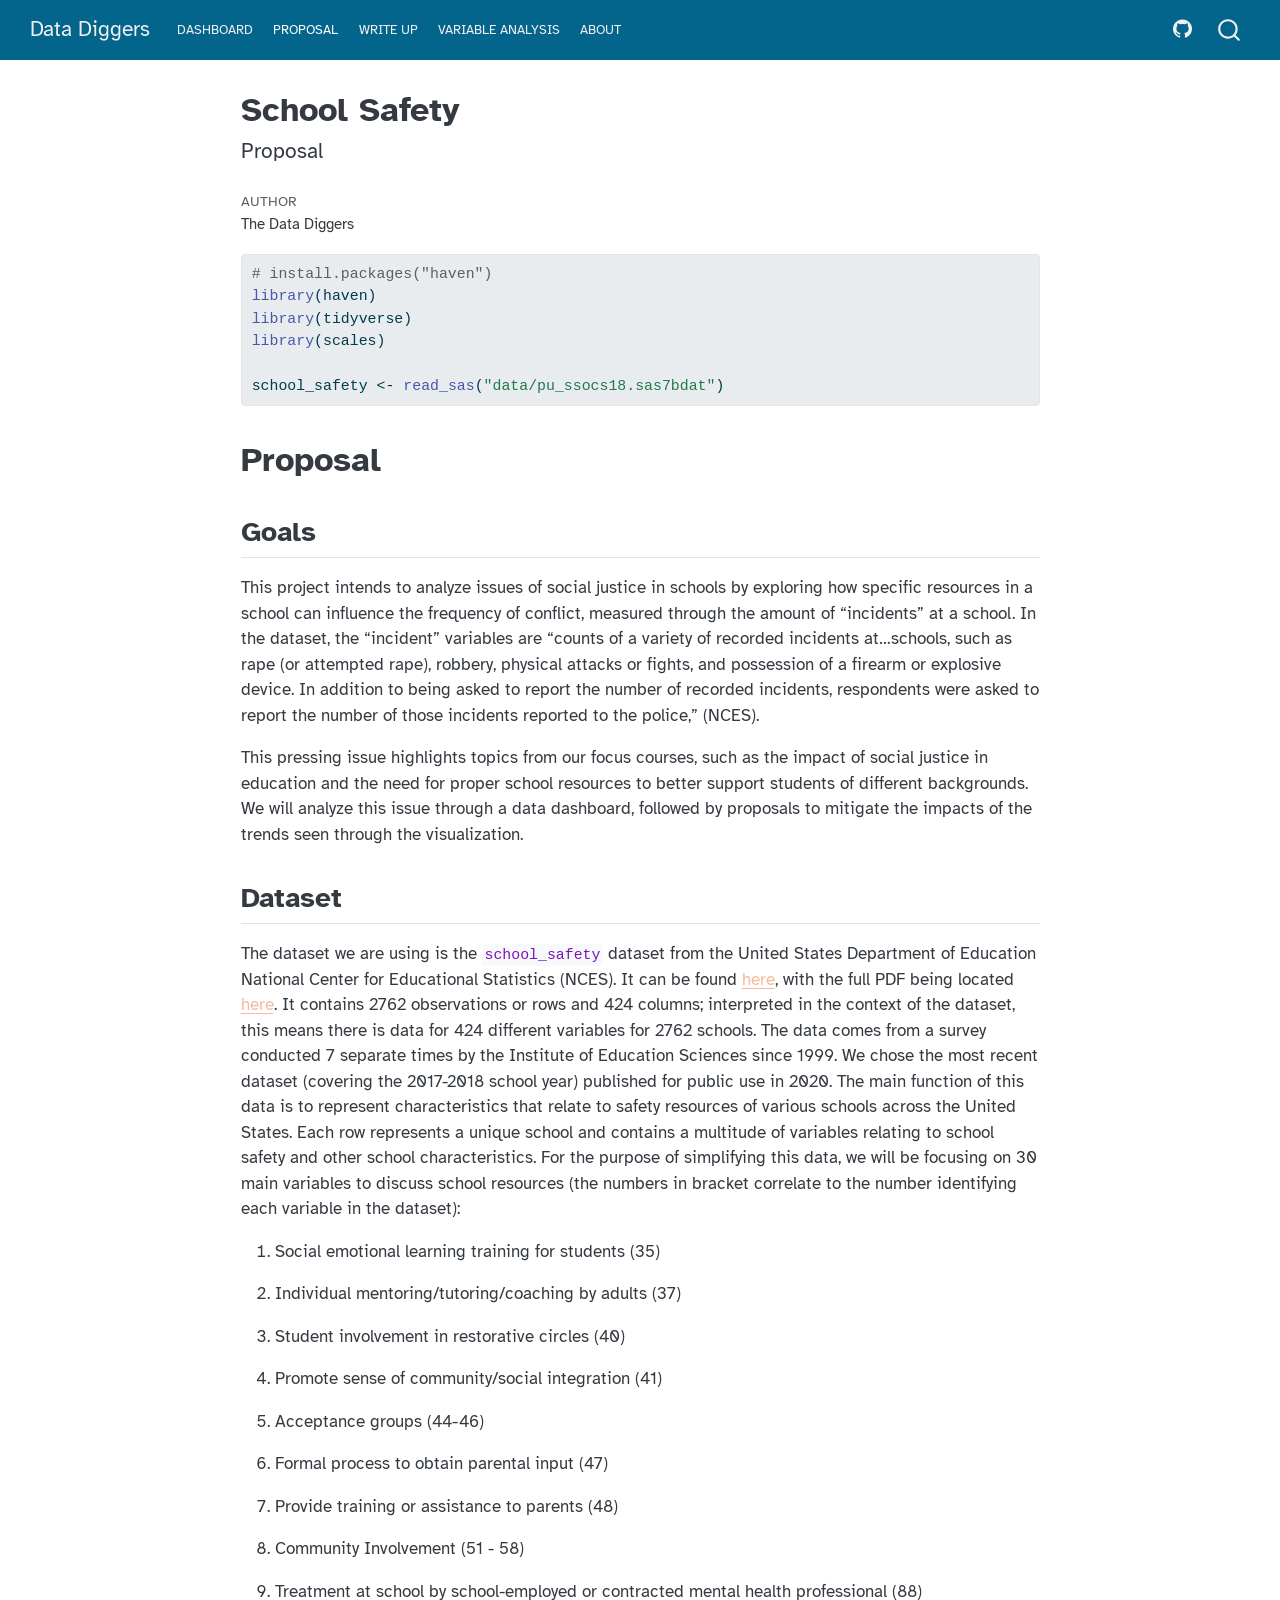
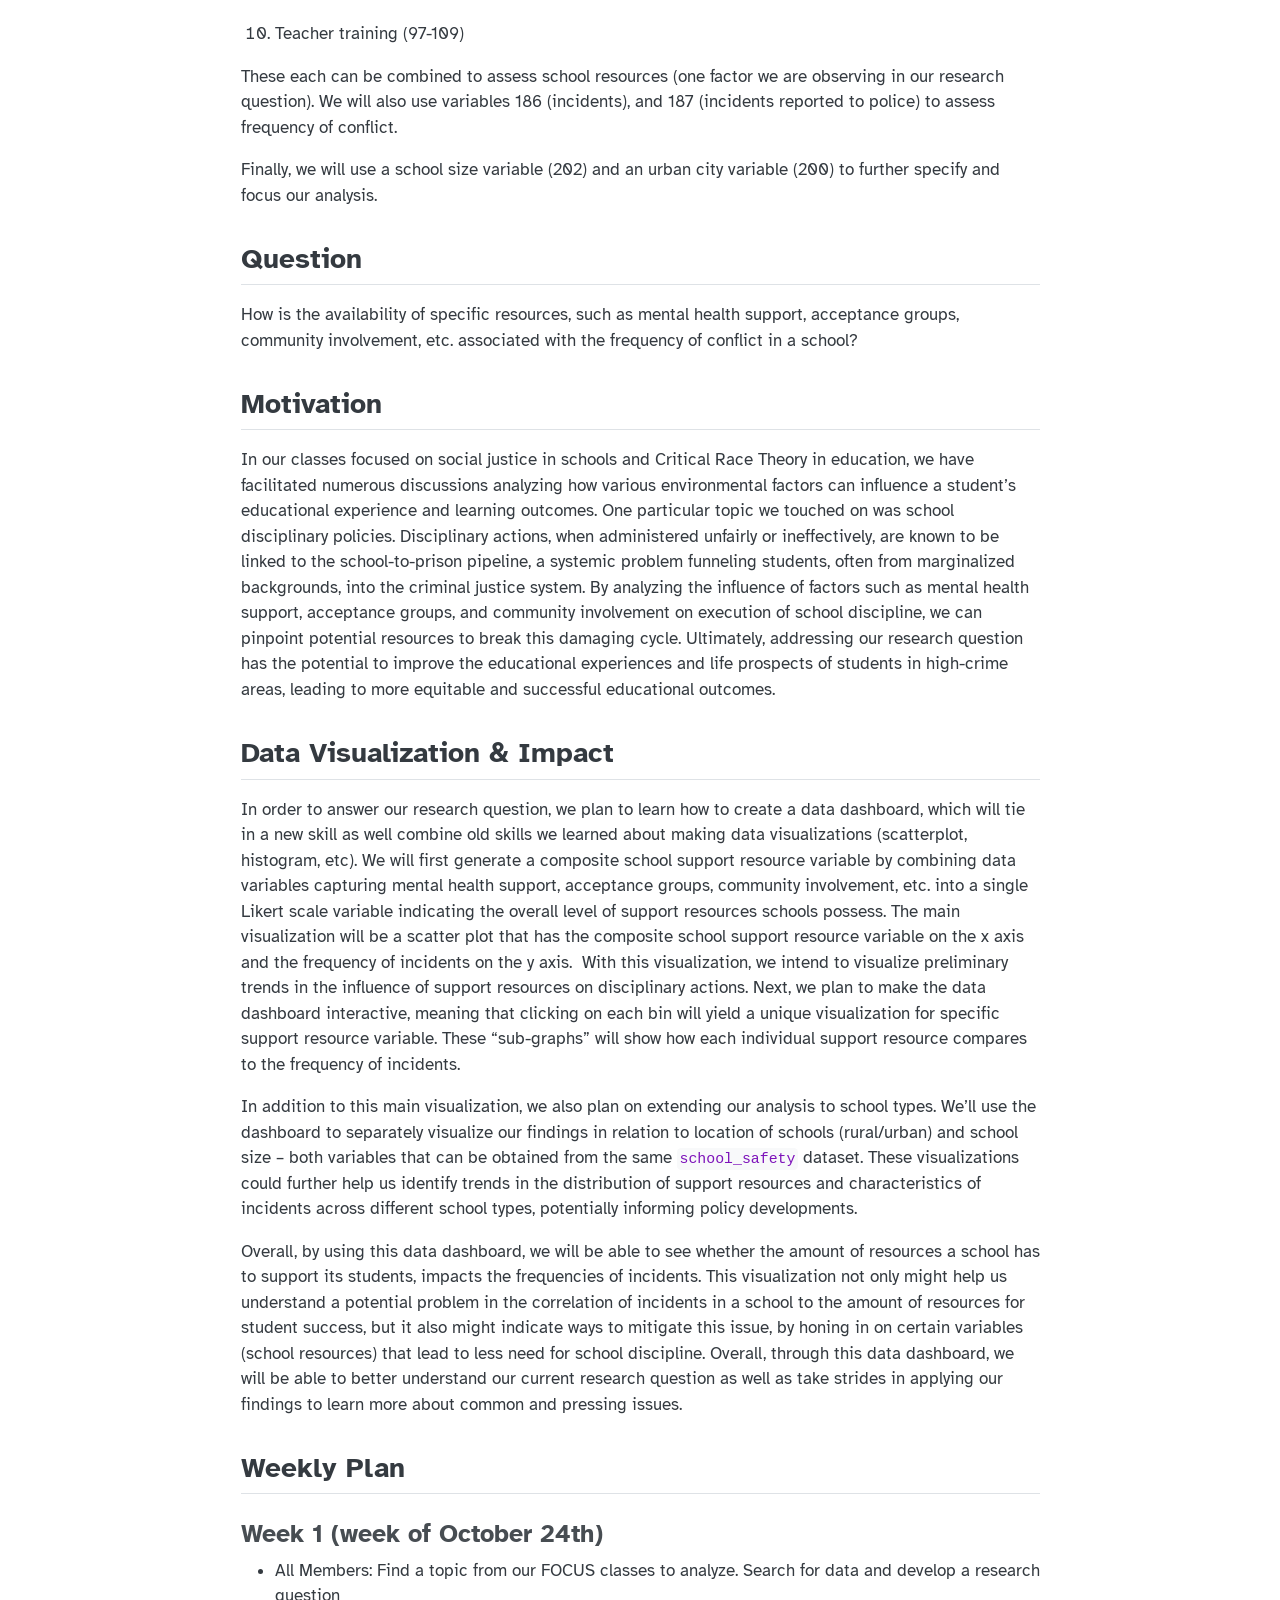
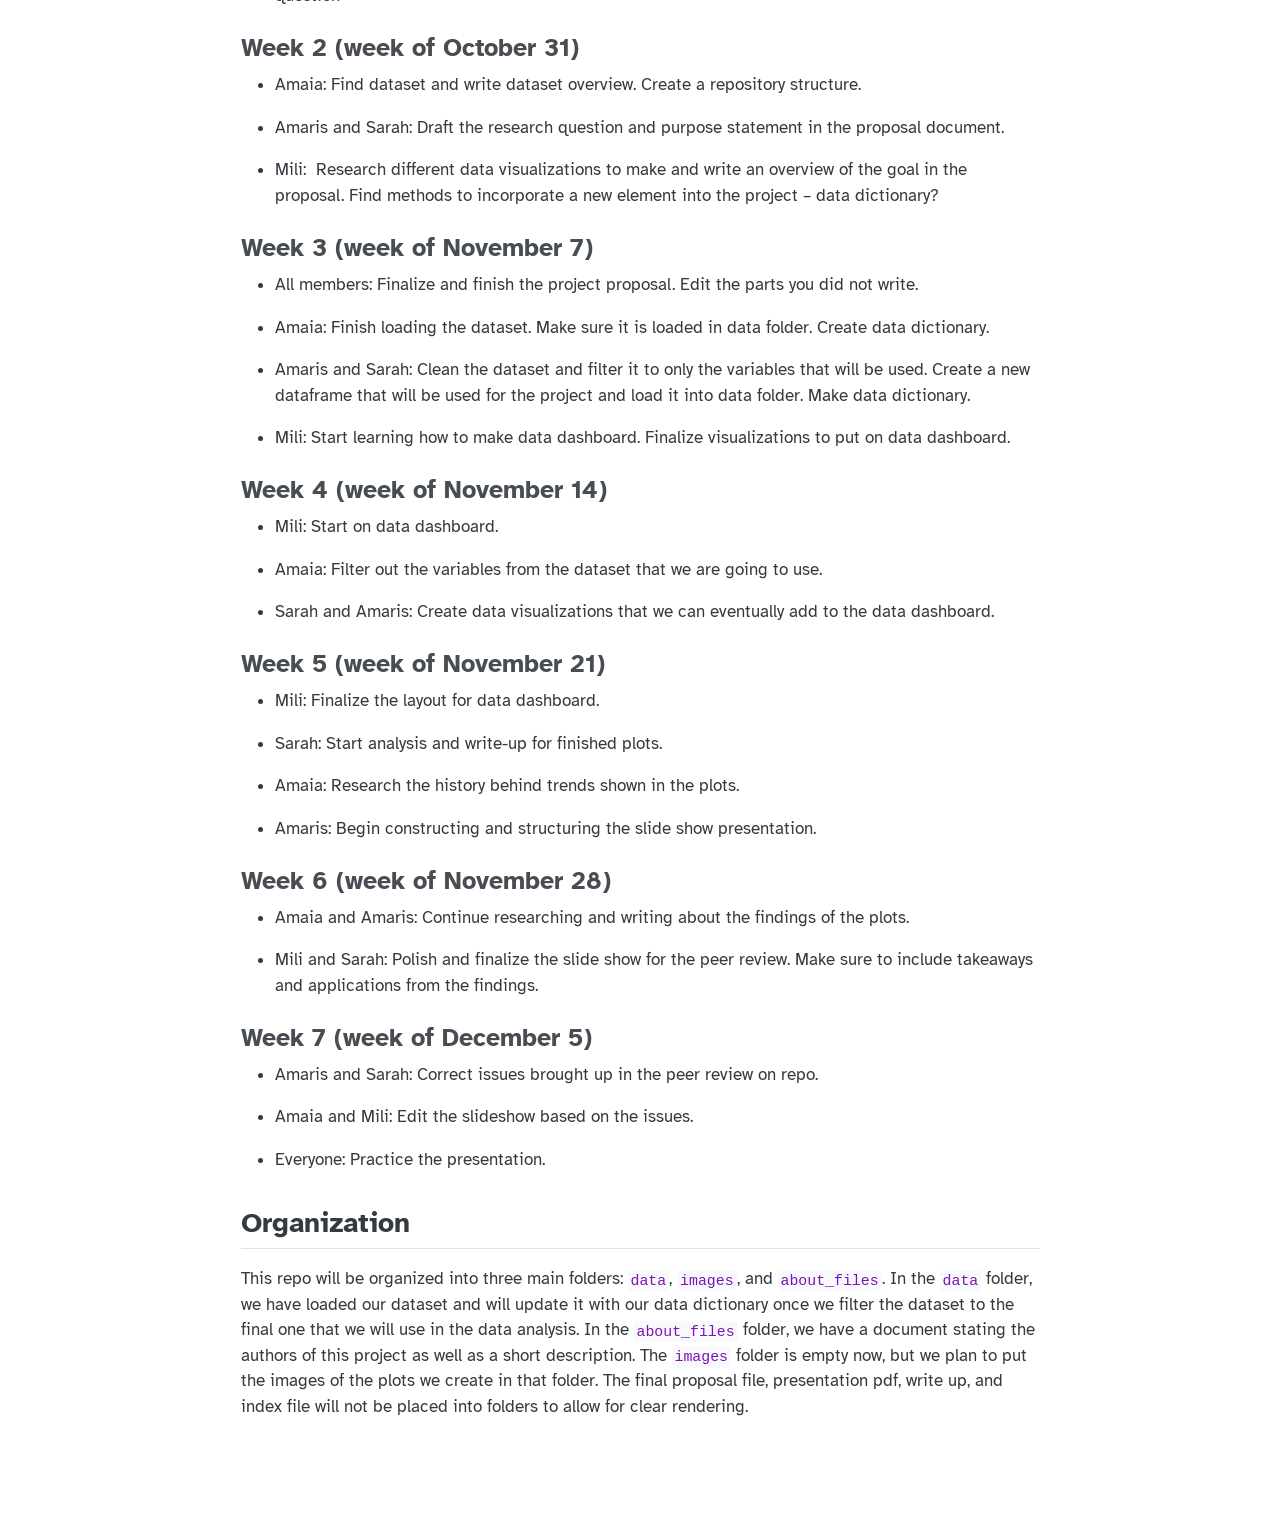
==== commit 4ac309a9: "Write up formatted" ====
--- a/proposal.html
+++ b/proposal.html
@@ -20,6 +20,40 @@
   width: 0.8em;
   margin: 0 0.8em 0.2em -1em; /* quarto-specific, see https://github.com/quarto-dev/quarto-cli/issues/4556 */ 
   vertical-align: middle;
+}
+/* CSS for syntax highlighting */
+pre > code.sourceCode { white-space: pre; position: relative; }
+pre > code.sourceCode > span { line-height: 1.25; }
+pre > code.sourceCode > span:empty { height: 1.2em; }
+.sourceCode { overflow: visible; }
+code.sourceCode > span { color: inherit; text-decoration: inherit; }
+div.sourceCode { margin: 1em 0; }
+pre.sourceCode { margin: 0; }
+@media screen {
+div.sourceCode { overflow: auto; }
+}
+@media print {
+pre > code.sourceCode { white-space: pre-wrap; }
+pre > code.sourceCode > span { text-indent: -5em; padding-left: 5em; }
+}
+pre.numberSource code
+  { counter-reset: source-line 0; }
+pre.numberSource code > span
+  { position: relative; left: -4em; counter-increment: source-line; }
+pre.numberSource code > span > a:first-child::before
+  { content: counter(source-line);
+    position: relative; left: -1em; text-align: right; vertical-align: baseline;
+    border: none; display: inline-block;
+    -webkit-touch-callout: none; -webkit-user-select: none;
+    -khtml-user-select: none; -moz-user-select: none;
+    -ms-user-select: none; user-select: none;
+    padding: 0 4px; width: 4em;
+  }
+pre.numberSource { margin-left: 3em;  padding-left: 4px; }
+div.sourceCode
+  {   }
+@media screen {
+pre > code.sourceCode > span > a:first-child::before { text-decoration: underline; }
 }
 </style>
 
@@ -40,14 +74,6 @@
 <script src="site_libs/bootstrap/bootstrap.min.js"></script>
 <link href="site_libs/bootstrap/bootstrap-icons.css" rel="stylesheet">
 <link href="site_libs/bootstrap/bootstrap.min.css" rel="stylesheet" id="quarto-bootstrap" data-mode="light">
-<script src="site_libs/quarto-dashboard/quarto-dashboard.js"></script>
-<script src="site_libs/quarto-dashboard/stickythead.js"></script>
-<script src="site_libs/quarto-dashboard/datatables.min.js" kdttablesentinel="true"></script>
-<script src="site_libs/quarto-dashboard/pdfmake.min.js" kdttablesentinel="true"></script>
-<script src="site_libs/quarto-dashboard/vfs_fonts.js" kdttablesentinel="true"></script>
-<script src="site_libs/quarto-dashboard/web-components.js" type="module"></script>
-<script src="site_libs/quarto-dashboard/components.js"></script>
-<link href="site_libs/quarto-dashboard/datatables.min.css" rel="stylesheet" kdttablesentinel="true">
 <script id="quarto-search-options" type="application/json">{
   "location": "navbar",
   "copy-button": false,
@@ -78,8 +104,7 @@
 
 </head>
 
-<body class="quarto-dashboard nav-fixed dashboard-fill fullcontent">
-
+<body class="nav-fixed fullcontent">
 
 <div id="quarto-search-results"></div>
   <header id="quarto-header" class="headroom fixed-top">
@@ -98,7 +123,7 @@
             <ul class="navbar-nav navbar-nav-scroll me-auto">
   <li class="nav-item">
     <a class="nav-link" href="./index.html"> 
-<span class="menu-text">Availability of Resources in Schools in Relation to Frequency of Conflict in Schools (year)</span></a>
+<span class="menu-text">Dashboard</span></a>
   </li>  
   <li class="nav-item">
     <a class="nav-link active" href="./proposal.html" aria-current="page"> 
@@ -106,11 +131,11 @@
   </li>  
   <li class="nav-item">
     <a class="nav-link" href="./project.html"> 
-<span class="menu-text">Project</span></a>
+<span class="menu-text">Write Up</span></a>
   </li>  
   <li class="nav-item">
-    <a class="nav-link" href="./presentation.html"> 
-<span class="menu-text">Presentation</span></a>
+    <a class="nav-link" href="./variables.html"> 
+<span class="menu-text">Variable Analysis</span></a>
   </li>  
   <li class="nav-item">
     <a class="nav-link" href="./about.html"> 
@@ -129,52 +154,58 @@
 </div>
       </div> <!-- /container-fluid -->
     </nav>
-<header id="quarto-dashboard-header">
-<nav class="navbar navbar-expand-md slim" data-bs-theme="dark">
-  <div class="navbar-container container-fluid">
-    <button class="navbar-toggler" type="button" data-bs-toggle="collapse" data-bs-target="#dashboard-collapse" aria-controls="dashboard-collapse" aria-expanded="false" aria-label="Toggle navigation">
-      <span class="navbar-toggler-icon"></span>
-    </button>    
-
-
-    <div class="navbar-brand-container">       
-
-      <div class="navbar-title">
-        <div class="navbar-title-text"><a href="#">School Safety</a></div>
-        <div class="navbar-subtitle">Proposal</div>
-        <div class="navbar-author">The Data Diggers</div>
-      </div>
-    </div>
-<div id="dashboard-collapse" class="navbar-collapse collapse"><ul class="navbar-nav navbar-nav-scroll me-auto" role="tablist"><li class="nav-item" role="presentation"><a id="tab-proposal" class="nav-link active" data-bs-toggle="tab" role="tab" data-bs-target="#proposal" data-scrolling="false" href="#proposal" aria-controls="proposal" aria-selected="true"><span class="nav-link-text">Proposal</span></a></li></ul></div></div>
-</nav>
-</header></header>
+</header>
 <!-- content -->
-<div id="quarto-content" class="quarto-container page-layout-custom page-navbar quarto-dashboard-content bslib-gap-spacing html-fill-container bslib-page-fill quarto-dashboard-pages">
+<div id="quarto-content" class="quarto-container page-columns page-rows-contents page-layout-article page-navbar">
 <!-- sidebar -->
 <!-- margin-sidebar -->
+    
 <!-- main -->
-
-<div class="bslib-grid-item html-fill-item tab-content bslib-grid" data-layout="fill" style="display: grid; grid-template-rows: minmax(3em, 1fr); grid-auto-columns: minmax(0, 1fr);">
-<div id="proposal" class="dashboard-page tab-pane show active html-fill-item html-fill-container" data-orientation="rows" aria-labelledby="tab-proposal">
-<div class="html-fill-item html-fill-container bslib-grid" style="display: grid; grid-template-rows: minmax(3em, max-content) minmax(3em, max-content) minmax(3em, max-content) minmax(3em, max-content) minmax(3em, max-content) minmax(3em, 1fr) minmax(3em, max-content); grid-auto-columns: minmax(0, 1fr);">
-<div class="html-fill-item html-fill-container bslib-grid" style="display: grid; grid-template-columns: minmax(3em, 1fr);
-grid-auto-rows: minmax(0, 1fr);">
-<div class="card html-fill-item html-fill-container bslib-card" data-fill="false" data-bslib-card-init="" data-require-bs-caller="card()" data-full-screen="false">
-<div class="card-body html-fill-item html-fill-container">
+<main class="content" id="quarto-document-content">
+
+<header id="title-block-header" class="quarto-title-block default">
+<div class="quarto-title">
+<h1 class="title">School Safety</h1>
+<p class="subtitle lead">Proposal</p>
+</div>
+
+
+
+<div class="quarto-title-meta">
+
+    <div>
+    <div class="quarto-title-meta-heading">Author</div>
+    <div class="quarto-title-meta-contents">
+             <p>The Data Diggers </p>
+          </div>
+  </div>
+    
+  
+    
+  </div>
+  
+
+
+</header>
+
+
+<div class="cell">
+<div class="sourceCode cell-code" id="cb1"><pre class="sourceCode r code-with-copy"><code class="sourceCode r"><span id="cb1-1"><a href="#cb1-1" aria-hidden="true" tabindex="-1"></a><span class="co"># install.packages("haven")</span></span>
+<span id="cb1-2"><a href="#cb1-2" aria-hidden="true" tabindex="-1"></a><span class="fu">library</span>(haven)</span>
+<span id="cb1-3"><a href="#cb1-3" aria-hidden="true" tabindex="-1"></a><span class="fu">library</span>(tidyverse)</span>
+<span id="cb1-4"><a href="#cb1-4" aria-hidden="true" tabindex="-1"></a><span class="fu">library</span>(scales)</span>
+<span id="cb1-5"><a href="#cb1-5" aria-hidden="true" tabindex="-1"></a></span>
+<span id="cb1-6"><a href="#cb1-6" aria-hidden="true" tabindex="-1"></a>school_safety <span class="ot">&lt;-</span> <span class="fu">read_sas</span>(<span class="st">"data/pu_ssocs18.sas7bdat"</span>)</span></code><button title="Copy to Clipboard" class="code-copy-button"><i class="bi"></i></button></pre></div>
+</div>
+<section id="proposal" class="level1">
+<h1><strong>Proposal</strong></h1>
+<section id="goals" class="level2">
+<h2 class="anchored" data-anchor-id="goals">Goals</h2>
 <p>This project intends to analyze issues of social justice in schools by exploring how specific resources in a school can influence the frequency of conflict, measured through the amount of “incidents” at a school. In the dataset, the “incident” variables are “counts of a variety of recorded incidents at…schools, such as rape (or attempted rape), robbery, physical attacks or fights, and possession of a firearm or explosive device. In addition to being asked to report the number of recorded incidents, respondents were asked to report the number of those incidents reported to the police,” (NCES).</p>
 <p>This pressing issue highlights topics from our focus courses, such as the impact of social justice in education and the need for proper school resources to better support students of different backgrounds. We will analyze this issue through a data dashboard, followed by proposals to mitigate the impacts of the trends seen through the visualization.&nbsp;</p>
-</div>
-<bslib-tooltip placement="auto" bsoptions="[]" data-require-bs-version="5" data-require-bs-caller="tooltip()">
-    <template>Expand</template>
-    <span class="bslib-full-screen-enter badge rounded-pill">
-        <svg xmlns="http://www.w3.org/2000/svg" viewbox="0 0 24 24" style="height:1em;width:1em;" aria-hidden="true" role="img"><path d="M20 5C20 4.4 19.6 4 19 4H13C12.4 4 12 3.6 12 3C12 2.4 12.4 2 13 2H21C21.6 2 22 2.4 22 3V11C22 11.6 21.6 12 21 12C20.4 12 20 11.6 20 11V5ZM4 19C4 19.6 4.4 20 5 20H11C11.6 20 12 20.4 12 21C12 21.6 11.6 22 11 22H3C2.4 22 2 21.6 2 21V13C2 12.4 2.4 12 3 12C3.6 12 4 12.4 4 13V19Z"></path></svg>
-    </span>
-</bslib-tooltip><script data-bslib-card-init="">bslib.Card.initializeAllCards();</script></div>
-</div>
-<div class="html-fill-item html-fill-container bslib-grid" style="display: grid; grid-template-columns: minmax(3em, 1fr);
-grid-auto-rows: minmax(0, 1fr);">
-<div class="card html-fill-item html-fill-container bslib-card" data-fill="false" data-bslib-card-init="" data-require-bs-caller="card()" data-full-screen="false">
-<div class="card-body html-fill-item html-fill-container">
+</section>
+<section id="dataset" class="level2">
+<h2 class="anchored" data-anchor-id="dataset">Dataset</h2>
 <p>The dataset we are using is the <code>school_safety</code> dataset from the United States Department of Education National Center for Educational Statistics (NCES). It can be found <a href="https://nces.ed.gov/pubsearch/pubsinfo.asp?pubid=2020054">here</a>, with the full PDF being located <a href="https://nces.ed.gov/pubs2020/2020054.pdf">here</a>. It contains 2762 observations or rows and 424 columns; interpreted in the context of the dataset, this means there is data for 424 different variables for 2762 schools. The data comes from a survey conducted 7 separate times by the Institute of Education Sciences since 1999. We chose the most recent dataset (covering the 2017-2018 school year) published for public use in 2020. The main function of this data is to represent characteristics that relate to safety resources of various schools across the United States. Each row represents a unique school and contains a multitude of variables relating to school safety and other school characteristics. For the purpose of simplifying this data, we will be focusing on 30 main variables to discuss school resources (the numbers in bracket correlate to the number identifying each variable in the dataset):&nbsp;</p>
 <ol type="1">
 <li><p>Social emotional learning training for students (35)</p></li>
@@ -190,183 +221,88 @@
 </ol>
 <p>These each can be combined to assess school resources (one factor we are observing in our research question). We will also use variables 186 (incidents), and 187 (incidents reported to police) to assess frequency of conflict.</p>
 <p>Finally, we will use a school size variable (202) and an urban city variable (200) to further specify and focus our analysis.</p>
-</div>
-<bslib-tooltip placement="auto" bsoptions="[]" data-require-bs-version="5" data-require-bs-caller="tooltip()">
-    <template>Expand</template>
-    <span class="bslib-full-screen-enter badge rounded-pill">
-        <svg xmlns="http://www.w3.org/2000/svg" viewbox="0 0 24 24" style="height:1em;width:1em;" aria-hidden="true" role="img"><path d="M20 5C20 4.4 19.6 4 19 4H13C12.4 4 12 3.6 12 3C12 2.4 12.4 2 13 2H21C21.6 2 22 2.4 22 3V11C22 11.6 21.6 12 21 12C20.4 12 20 11.6 20 11V5ZM4 19C4 19.6 4.4 20 5 20H11C11.6 20 12 20.4 12 21C12 21.6 11.6 22 11 22H3C2.4 22 2 21.6 2 21V13C2 12.4 2.4 12 3 12C3.6 12 4 12.4 4 13V19Z"></path></svg>
-    </span>
-</bslib-tooltip><script data-bslib-card-init="">bslib.Card.initializeAllCards();</script></div>
-</div>
-<div class="html-fill-item html-fill-container bslib-grid" style="display: grid; grid-template-columns: minmax(3em, 1fr);
-grid-auto-rows: minmax(0, 1fr);">
-<div class="card html-fill-item html-fill-container bslib-card" data-fill="false" data-bslib-card-init="" data-require-bs-caller="card()" data-full-screen="false">
-<div class="card-body html-fill-item html-fill-container">
+</section>
+<section id="question" class="level2">
+<h2 class="anchored" data-anchor-id="question">Question</h2>
 <p>How is the availability of specific resources, such as mental health support, acceptance groups, community involvement, etc. associated with the frequency of conflict in a school?</p>
-</div>
-<bslib-tooltip placement="auto" bsoptions="[]" data-require-bs-version="5" data-require-bs-caller="tooltip()">
-    <template>Expand</template>
-    <span class="bslib-full-screen-enter badge rounded-pill">
-        <svg xmlns="http://www.w3.org/2000/svg" viewbox="0 0 24 24" style="height:1em;width:1em;" aria-hidden="true" role="img"><path d="M20 5C20 4.4 19.6 4 19 4H13C12.4 4 12 3.6 12 3C12 2.4 12.4 2 13 2H21C21.6 2 22 2.4 22 3V11C22 11.6 21.6 12 21 12C20.4 12 20 11.6 20 11V5ZM4 19C4 19.6 4.4 20 5 20H11C11.6 20 12 20.4 12 21C12 21.6 11.6 22 11 22H3C2.4 22 2 21.6 2 21V13C2 12.4 2.4 12 3 12C3.6 12 4 12.4 4 13V19Z"></path></svg>
-    </span>
-</bslib-tooltip><script data-bslib-card-init="">bslib.Card.initializeAllCards();</script></div>
-</div>
-<div class="html-fill-item html-fill-container bslib-grid" style="display: grid; grid-template-columns: minmax(3em, 1fr);
-grid-auto-rows: minmax(0, 1fr);">
-<div class="card html-fill-item html-fill-container bslib-card" data-fill="false" data-bslib-card-init="" data-require-bs-caller="card()" data-full-screen="false">
-<div class="card-body html-fill-item html-fill-container">
+</section>
+<section id="motivation" class="level2">
+<h2 class="anchored" data-anchor-id="motivation">Motivation</h2>
 <p>In our classes focused on social justice in schools and Critical Race Theory in education, we have facilitated numerous discussions analyzing how various environmental factors can influence a student’s educational experience and learning outcomes. One particular topic we touched on was school disciplinary policies. Disciplinary actions, when administered unfairly or ineffectively, are known to be linked to the school-to-prison pipeline, a systemic problem funneling students, often from marginalized backgrounds, into the criminal justice system. By analyzing the influence of factors such as mental health support, acceptance groups, and community involvement on execution of school discipline, we can pinpoint potential resources to break this damaging cycle. Ultimately, addressing our research question has the potential to improve the educational experiences and life prospects of students in high-crime areas, leading to more equitable and successful educational outcomes.</p>
-</div>
-<bslib-tooltip placement="auto" bsoptions="[]" data-require-bs-version="5" data-require-bs-caller="tooltip()">
-    <template>Expand</template>
-    <span class="bslib-full-screen-enter badge rounded-pill">
-        <svg xmlns="http://www.w3.org/2000/svg" viewbox="0 0 24 24" style="height:1em;width:1em;" aria-hidden="true" role="img"><path d="M20 5C20 4.4 19.6 4 19 4H13C12.4 4 12 3.6 12 3C12 2.4 12.4 2 13 2H21C21.6 2 22 2.4 22 3V11C22 11.6 21.6 12 21 12C20.4 12 20 11.6 20 11V5ZM4 19C4 19.6 4.4 20 5 20H11C11.6 20 12 20.4 12 21C12 21.6 11.6 22 11 22H3C2.4 22 2 21.6 2 21V13C2 12.4 2.4 12 3 12C3.6 12 4 12.4 4 13V19Z"></path></svg>
-    </span>
-</bslib-tooltip><script data-bslib-card-init="">bslib.Card.initializeAllCards();</script></div>
-</div>
-<div class="html-fill-item html-fill-container bslib-grid" style="display: grid; grid-template-columns: minmax(3em, 1fr);
-grid-auto-rows: minmax(0, 1fr);">
-<div class="card html-fill-item html-fill-container bslib-card" data-fill="false" data-bslib-card-init="" data-require-bs-caller="card()" data-full-screen="false">
-<div class="card-body html-fill-item html-fill-container">
+</section>
+<section id="data-visualization-impact" class="level2">
+<h2 class="anchored" data-anchor-id="data-visualization-impact">Data Visualization &amp; Impact</h2>
 <p>In order to answer our research question, we plan to learn how to create a data dashboard, which will tie in a new skill as well combine old skills we learned about making data visualizations (scatterplot, histogram, etc). We will first generate a composite school support resource variable by combining data variables capturing mental health support, acceptance groups, community involvement, etc. into a single Likert scale variable indicating the overall level of support resources schools possess. The main visualization will be a scatter plot that has the composite school support resource variable on the x axis and the frequency of incidents on the y axis.&nbsp; With this visualization, we intend to visualize preliminary trends in the influence of support resources on disciplinary actions. Next, we plan to make the data dashboard interactive, meaning that clicking on each bin will yield a unique visualization for specific support resource variable. These “sub-graphs” will show how each individual support resource compares to the frequency of incidents.&nbsp;</p>
 <p>In addition to this main visualization, we also plan on extending our analysis to school types. We’ll use the dashboard to separately visualize our findings in relation to location of schools (rural/urban) and school size – both variables that can be obtained from the same <code>school_safety</code> dataset. These visualizations could further help us identify trends in the distribution of support resources and characteristics of incidents across different school types, potentially informing policy developments.&nbsp;</p>
 <p>Overall, by using this data dashboard, we will be able to see whether the amount of resources a school has to support its students, impacts the frequencies of incidents. This visualization not only might help us understand a potential problem in the correlation of incidents in a school to the amount of resources for student success, but it also might indicate ways to mitigate this issue, by honing in on certain variables (school resources) that lead to less need for school discipline. Overall, through this data dashboard, we will be able to better understand our current research question as well as take strides in applying our findings to learn more about common and pressing issues.</p>
-</div>
-<bslib-tooltip placement="auto" bsoptions="[]" data-require-bs-version="5" data-require-bs-caller="tooltip()">
-    <template>Expand</template>
-    <span class="bslib-full-screen-enter badge rounded-pill">
-        <svg xmlns="http://www.w3.org/2000/svg" viewbox="0 0 24 24" style="height:1em;width:1em;" aria-hidden="true" role="img"><path d="M20 5C20 4.4 19.6 4 19 4H13C12.4 4 12 3.6 12 3C12 2.4 12.4 2 13 2H21C21.6 2 22 2.4 22 3V11C22 11.6 21.6 12 21 12C20.4 12 20 11.6 20 11V5ZM4 19C4 19.6 4.4 20 5 20H11C11.6 20 12 20.4 12 21C12 21.6 11.6 22 11 22H3C2.4 22 2 21.6 2 21V13C2 12.4 2.4 12 3 12C3.6 12 4 12.4 4 13V19Z"></path></svg>
-    </span>
-</bslib-tooltip><script data-bslib-card-init="">bslib.Card.initializeAllCards();</script></div>
-</div>
-<div class="html-fill-item html-fill-container bslib-grid" style="display: grid; grid-template-columns: minmax(3em, 1fr) minmax(3em, 1fr) minmax(3em, 1fr) minmax(3em, 1fr) minmax(3em, 1fr) minmax(3em, 1fr) minmax(3em, 1fr);
-grid-auto-rows: minmax(0, 1fr);">
-<div class="html-fill-item html-fill-container bslib-grid" style="display: grid; grid-template-rows: minmax(3em, max-content); grid-auto-columns: minmax(0, 1fr);">
-<div class="card html-fill-item html-fill-container bslib-card" data-fill="false" data-bslib-card-init="" data-require-bs-caller="card()" data-full-screen="false">
-<div class="card-body html-fill-item html-fill-container">
+</section>
+<section id="weekly-plan" class="level2">
+<h2 class="anchored" data-anchor-id="weekly-plan">Weekly Plan</h2>
+<section id="week-1-week-of-october-24th" class="level3">
+<h3 class="anchored" data-anchor-id="week-1-week-of-october-24th">Week 1 (week of October 24th)</h3>
 <ul>
 <li>All Members: Find a topic from our FOCUS classes to analyze. Search for data and develop a research question</li>
 </ul>
-</div>
-<bslib-tooltip placement="auto" bsoptions="[]" data-require-bs-version="5" data-require-bs-caller="tooltip()">
-    <template>Expand</template>
-    <span class="bslib-full-screen-enter badge rounded-pill">
-        <svg xmlns="http://www.w3.org/2000/svg" viewbox="0 0 24 24" style="height:1em;width:1em;" aria-hidden="true" role="img"><path d="M20 5C20 4.4 19.6 4 19 4H13C12.4 4 12 3.6 12 3C12 2.4 12.4 2 13 2H21C21.6 2 22 2.4 22 3V11C22 11.6 21.6 12 21 12C20.4 12 20 11.6 20 11V5ZM4 19C4 19.6 4.4 20 5 20H11C11.6 20 12 20.4 12 21C12 21.6 11.6 22 11 22H3C2.4 22 2 21.6 2 21V13C2 12.4 2.4 12 3 12C3.6 12 4 12.4 4 13V19Z"></path></svg>
-    </span>
-</bslib-tooltip><script data-bslib-card-init="">bslib.Card.initializeAllCards();</script></div>
-</div><div class="html-fill-item html-fill-container bslib-grid" style="display: grid; grid-template-rows: minmax(3em, max-content); grid-auto-columns: minmax(0, 1fr);">
-<div class="card html-fill-item html-fill-container bslib-card" data-fill="false" data-bslib-card-init="" data-require-bs-caller="card()" data-full-screen="false">
-<div class="card-body html-fill-item html-fill-container">
+</section>
+<section id="week-2-week-of-october-31" class="level3">
+<h3 class="anchored" data-anchor-id="week-2-week-of-october-31">Week 2 (week of October 31)</h3>
 <ul>
 <li><p>Amaia: Find dataset and write dataset overview. Create a repository structure.</p></li>
 <li><p>Amaris and Sarah: Draft the research question and purpose statement in the proposal document.</p></li>
 <li><p>Mili:&nbsp; Research different data visualizations to make and write an overview of the goal in the proposal. Find methods to incorporate a new element into the project – data dictionary?</p></li>
 </ul>
-</div>
-<bslib-tooltip placement="auto" bsoptions="[]" data-require-bs-version="5" data-require-bs-caller="tooltip()">
-    <template>Expand</template>
-    <span class="bslib-full-screen-enter badge rounded-pill">
-        <svg xmlns="http://www.w3.org/2000/svg" viewbox="0 0 24 24" style="height:1em;width:1em;" aria-hidden="true" role="img"><path d="M20 5C20 4.4 19.6 4 19 4H13C12.4 4 12 3.6 12 3C12 2.4 12.4 2 13 2H21C21.6 2 22 2.4 22 3V11C22 11.6 21.6 12 21 12C20.4 12 20 11.6 20 11V5ZM4 19C4 19.6 4.4 20 5 20H11C11.6 20 12 20.4 12 21C12 21.6 11.6 22 11 22H3C2.4 22 2 21.6 2 21V13C2 12.4 2.4 12 3 12C3.6 12 4 12.4 4 13V19Z"></path></svg>
-    </span>
-</bslib-tooltip><script data-bslib-card-init="">bslib.Card.initializeAllCards();</script></div>
-</div><div class="html-fill-item html-fill-container bslib-grid" style="display: grid; grid-template-rows: minmax(3em, max-content); grid-auto-columns: minmax(0, 1fr);">
-<div class="card html-fill-item html-fill-container bslib-card" data-fill="false" data-bslib-card-init="" data-require-bs-caller="card()" data-full-screen="false">
-<div class="card-body html-fill-item html-fill-container">
+</section>
+<section id="week-3-week-of-november-7" class="level3">
+<h3 class="anchored" data-anchor-id="week-3-week-of-november-7">Week 3 (week of November 7)</h3>
 <ul>
 <li><p>All members: Finalize and finish the project proposal. Edit the parts you did not write.</p></li>
 <li><p>Amaia: Finish loading the dataset. Make sure it is loaded in data folder. Create data dictionary.&nbsp;</p></li>
 <li><p>Amaris and Sarah: Clean the dataset and filter it to only the variables that will be used. Create a new dataframe that will be used for the project and load it into data folder. Make data dictionary.</p></li>
 <li><p>Mili: Start learning how to make data dashboard. Finalize visualizations to put on data dashboard.</p></li>
 </ul>
-</div>
-<bslib-tooltip placement="auto" bsoptions="[]" data-require-bs-version="5" data-require-bs-caller="tooltip()">
-    <template>Expand</template>
-    <span class="bslib-full-screen-enter badge rounded-pill">
-        <svg xmlns="http://www.w3.org/2000/svg" viewbox="0 0 24 24" style="height:1em;width:1em;" aria-hidden="true" role="img"><path d="M20 5C20 4.4 19.6 4 19 4H13C12.4 4 12 3.6 12 3C12 2.4 12.4 2 13 2H21C21.6 2 22 2.4 22 3V11C22 11.6 21.6 12 21 12C20.4 12 20 11.6 20 11V5ZM4 19C4 19.6 4.4 20 5 20H11C11.6 20 12 20.4 12 21C12 21.6 11.6 22 11 22H3C2.4 22 2 21.6 2 21V13C2 12.4 2.4 12 3 12C3.6 12 4 12.4 4 13V19Z"></path></svg>
-    </span>
-</bslib-tooltip><script data-bslib-card-init="">bslib.Card.initializeAllCards();</script></div>
-</div><div class="html-fill-item html-fill-container bslib-grid" style="display: grid; grid-template-rows: minmax(3em, max-content); grid-auto-columns: minmax(0, 1fr);">
-<div class="card html-fill-item html-fill-container bslib-card" data-fill="false" data-bslib-card-init="" data-require-bs-caller="card()" data-full-screen="false">
-<div class="card-body html-fill-item html-fill-container">
+</section>
+<section id="week-4-week-of-november-14" class="level3">
+<h3 class="anchored" data-anchor-id="week-4-week-of-november-14">Week 4 (week of November 14)</h3>
 <ul>
 <li><p>Mili: Start on data dashboard.</p></li>
 <li><p>Amaia: Filter out the variables from the dataset that we are going to use.</p></li>
 <li><p>Sarah and Amaris: Create data visualizations that we can eventually add to the data dashboard.</p></li>
 </ul>
-</div>
-<bslib-tooltip placement="auto" bsoptions="[]" data-require-bs-version="5" data-require-bs-caller="tooltip()">
-    <template>Expand</template>
-    <span class="bslib-full-screen-enter badge rounded-pill">
-        <svg xmlns="http://www.w3.org/2000/svg" viewbox="0 0 24 24" style="height:1em;width:1em;" aria-hidden="true" role="img"><path d="M20 5C20 4.4 19.6 4 19 4H13C12.4 4 12 3.6 12 3C12 2.4 12.4 2 13 2H21C21.6 2 22 2.4 22 3V11C22 11.6 21.6 12 21 12C20.4 12 20 11.6 20 11V5ZM4 19C4 19.6 4.4 20 5 20H11C11.6 20 12 20.4 12 21C12 21.6 11.6 22 11 22H3C2.4 22 2 21.6 2 21V13C2 12.4 2.4 12 3 12C3.6 12 4 12.4 4 13V19Z"></path></svg>
-    </span>
-</bslib-tooltip><script data-bslib-card-init="">bslib.Card.initializeAllCards();</script></div>
-</div><div class="html-fill-item html-fill-container bslib-grid" style="display: grid; grid-template-rows: minmax(3em, max-content); grid-auto-columns: minmax(0, 1fr);">
-<div class="card html-fill-item html-fill-container bslib-card" data-fill="false" data-bslib-card-init="" data-require-bs-caller="card()" data-full-screen="false">
-<div class="card-body html-fill-item html-fill-container">
+</section>
+<section id="week-5-week-of-november-21" class="level3">
+<h3 class="anchored" data-anchor-id="week-5-week-of-november-21">Week 5 (week of November 21)</h3>
 <ul>
 <li><p>Mili: Finalize the layout for data dashboard.</p></li>
 <li><p>Sarah: Start analysis and write-up for finished plots.</p></li>
 <li><p>Amaia: Research the history behind trends shown in the plots.</p></li>
 <li><p>Amaris: Begin constructing and structuring the slide show presentation.</p></li>
 </ul>
-</div>
-<bslib-tooltip placement="auto" bsoptions="[]" data-require-bs-version="5" data-require-bs-caller="tooltip()">
-    <template>Expand</template>
-    <span class="bslib-full-screen-enter badge rounded-pill">
-        <svg xmlns="http://www.w3.org/2000/svg" viewbox="0 0 24 24" style="height:1em;width:1em;" aria-hidden="true" role="img"><path d="M20 5C20 4.4 19.6 4 19 4H13C12.4 4 12 3.6 12 3C12 2.4 12.4 2 13 2H21C21.6 2 22 2.4 22 3V11C22 11.6 21.6 12 21 12C20.4 12 20 11.6 20 11V5ZM4 19C4 19.6 4.4 20 5 20H11C11.6 20 12 20.4 12 21C12 21.6 11.6 22 11 22H3C2.4 22 2 21.6 2 21V13C2 12.4 2.4 12 3 12C3.6 12 4 12.4 4 13V19Z"></path></svg>
-    </span>
-</bslib-tooltip><script data-bslib-card-init="">bslib.Card.initializeAllCards();</script></div>
-</div><div class="html-fill-item html-fill-container bslib-grid" style="display: grid; grid-template-rows: minmax(3em, max-content); grid-auto-columns: minmax(0, 1fr);">
-<div class="card html-fill-item html-fill-container bslib-card" data-fill="false" data-bslib-card-init="" data-require-bs-caller="card()" data-full-screen="false">
-<div class="card-body html-fill-item html-fill-container">
+</section>
+<section id="week-6-week-of-november-28" class="level3">
+<h3 class="anchored" data-anchor-id="week-6-week-of-november-28">Week 6 (week of November 28)</h3>
 <ul>
 <li><p>Amaia and Amaris: Continue researching and writing about the findings of the plots.</p></li>
 <li><p>Mili and Sarah: Polish and finalize the slide show for the peer review. Make sure to include takeaways and applications from the findings.</p></li>
 </ul>
-</div>
-<bslib-tooltip placement="auto" bsoptions="[]" data-require-bs-version="5" data-require-bs-caller="tooltip()">
-    <template>Expand</template>
-    <span class="bslib-full-screen-enter badge rounded-pill">
-        <svg xmlns="http://www.w3.org/2000/svg" viewbox="0 0 24 24" style="height:1em;width:1em;" aria-hidden="true" role="img"><path d="M20 5C20 4.4 19.6 4 19 4H13C12.4 4 12 3.6 12 3C12 2.4 12.4 2 13 2H21C21.6 2 22 2.4 22 3V11C22 11.6 21.6 12 21 12C20.4 12 20 11.6 20 11V5ZM4 19C4 19.6 4.4 20 5 20H11C11.6 20 12 20.4 12 21C12 21.6 11.6 22 11 22H3C2.4 22 2 21.6 2 21V13C2 12.4 2.4 12 3 12C3.6 12 4 12.4 4 13V19Z"></path></svg>
-    </span>
-</bslib-tooltip><script data-bslib-card-init="">bslib.Card.initializeAllCards();</script></div>
-</div><div class="html-fill-item html-fill-container bslib-grid" style="display: grid; grid-template-rows: minmax(3em, max-content); grid-auto-columns: minmax(0, 1fr);">
-<div class="card html-fill-item html-fill-container bslib-card" data-fill="false" data-bslib-card-init="" data-require-bs-caller="card()" data-full-screen="false">
-<div class="card-body html-fill-item html-fill-container">
+</section>
+<section id="week-7-week-of-december-5" class="level3">
+<h3 class="anchored" data-anchor-id="week-7-week-of-december-5">Week 7 (week of December 5)</h3>
 <ul>
 <li><p>Amaris and Sarah: Correct issues brought up in the peer review on repo.</p></li>
 <li><p>Amaia and Mili: Edit the slideshow based on the issues.</p></li>
 <li><p>Everyone: Practice the presentation.</p></li>
 </ul>
-</div>
-<bslib-tooltip placement="auto" bsoptions="[]" data-require-bs-version="5" data-require-bs-caller="tooltip()">
-    <template>Expand</template>
-    <span class="bslib-full-screen-enter badge rounded-pill">
-        <svg xmlns="http://www.w3.org/2000/svg" viewbox="0 0 24 24" style="height:1em;width:1em;" aria-hidden="true" role="img"><path d="M20 5C20 4.4 19.6 4 19 4H13C12.4 4 12 3.6 12 3C12 2.4 12.4 2 13 2H21C21.6 2 22 2.4 22 3V11C22 11.6 21.6 12 21 12C20.4 12 20 11.6 20 11V5ZM4 19C4 19.6 4.4 20 5 20H11C11.6 20 12 20.4 12 21C12 21.6 11.6 22 11 22H3C2.4 22 2 21.6 2 21V13C2 12.4 2.4 12 3 12C3.6 12 4 12.4 4 13V19Z"></path></svg>
-    </span>
-</bslib-tooltip><script data-bslib-card-init="">bslib.Card.initializeAllCards();</script></div>
-</div>
-</div>
-<div class="html-fill-item html-fill-container bslib-grid" style="display: grid; grid-template-columns: minmax(3em, 1fr);
-grid-auto-rows: minmax(0, 1fr);">
-<div class="card html-fill-item html-fill-container bslib-card" data-fill="false" data-bslib-card-init="" data-require-bs-caller="card()" data-full-screen="false">
-<div class="card-body html-fill-item html-fill-container">
+</section>
+</section>
+<section id="organization" class="level2">
+<h2 class="anchored" data-anchor-id="organization">Organization</h2>
 <p>This repo will be organized into three main folders: <code>data</code>, <code>images</code>, and <code>about_files</code>. In the <code>data</code> folder, we have loaded our dataset and will update it with our data dictionary once we filter the dataset to the final one that we will use in the data analysis. In the <code>about_files</code> folder, we have a document stating the authors of this project as well as a short description. The <code>images</code> folder is empty now, but we plan to put the images of the plots we create in that folder. The final proposal file, presentation pdf, write up, and index file will not be placed into folders to allow for clear rendering.</p>
-</div>
-<bslib-tooltip placement="auto" bsoptions="[]" data-require-bs-version="5" data-require-bs-caller="tooltip()">
-    <template>Expand</template>
-    <span class="bslib-full-screen-enter badge rounded-pill">
-        <svg xmlns="http://www.w3.org/2000/svg" viewbox="0 0 24 24" style="height:1em;width:1em;" aria-hidden="true" role="img"><path d="M20 5C20 4.4 19.6 4 19 4H13C12.4 4 12 3.6 12 3C12 2.4 12.4 2 13 2H21C21.6 2 22 2.4 22 3V11C22 11.6 21.6 12 21 12C20.4 12 20 11.6 20 11V5ZM4 19C4 19.6 4.4 20 5 20H11C11.6 20 12 20.4 12 21C12 21.6 11.6 22 11 22H3C2.4 22 2 21.6 2 21V13C2 12.4 2.4 12 3 12C3.6 12 4 12.4 4 13V19Z"></path></svg>
-    </span>
-</bslib-tooltip><script data-bslib-card-init="">bslib.Card.initializeAllCards();</script></div><div id="3ade8a4a-fb1d-4a6c-8409-ac45482d5fc9" class="hidden html-fill-item html-fill-container">
-
-</div>
-</div>
-</div>
-</div>
-</div>
-
-
+
+
+</section>
+</section>
+
+</main> <!-- /main -->
 <script id="quarto-html-after-body" type="application/javascript">
 window.document.addEventListener("DOMContentLoaded", function (event) {
   const toggleBodyColorMode = (bsSheetEl) => {
@@ -766,14 +702,6 @@
 </script>
 </div> <!-- /content -->
 
-<script type="application/javascript">
-window.document.addEventListener("DOMContentLoaded", function (_event) {
-  if (window.bslib.Card) {
-    window.bslib.Card.initializeAllCards();
-  }
-}); 
-</script>
-  
 
 
 
